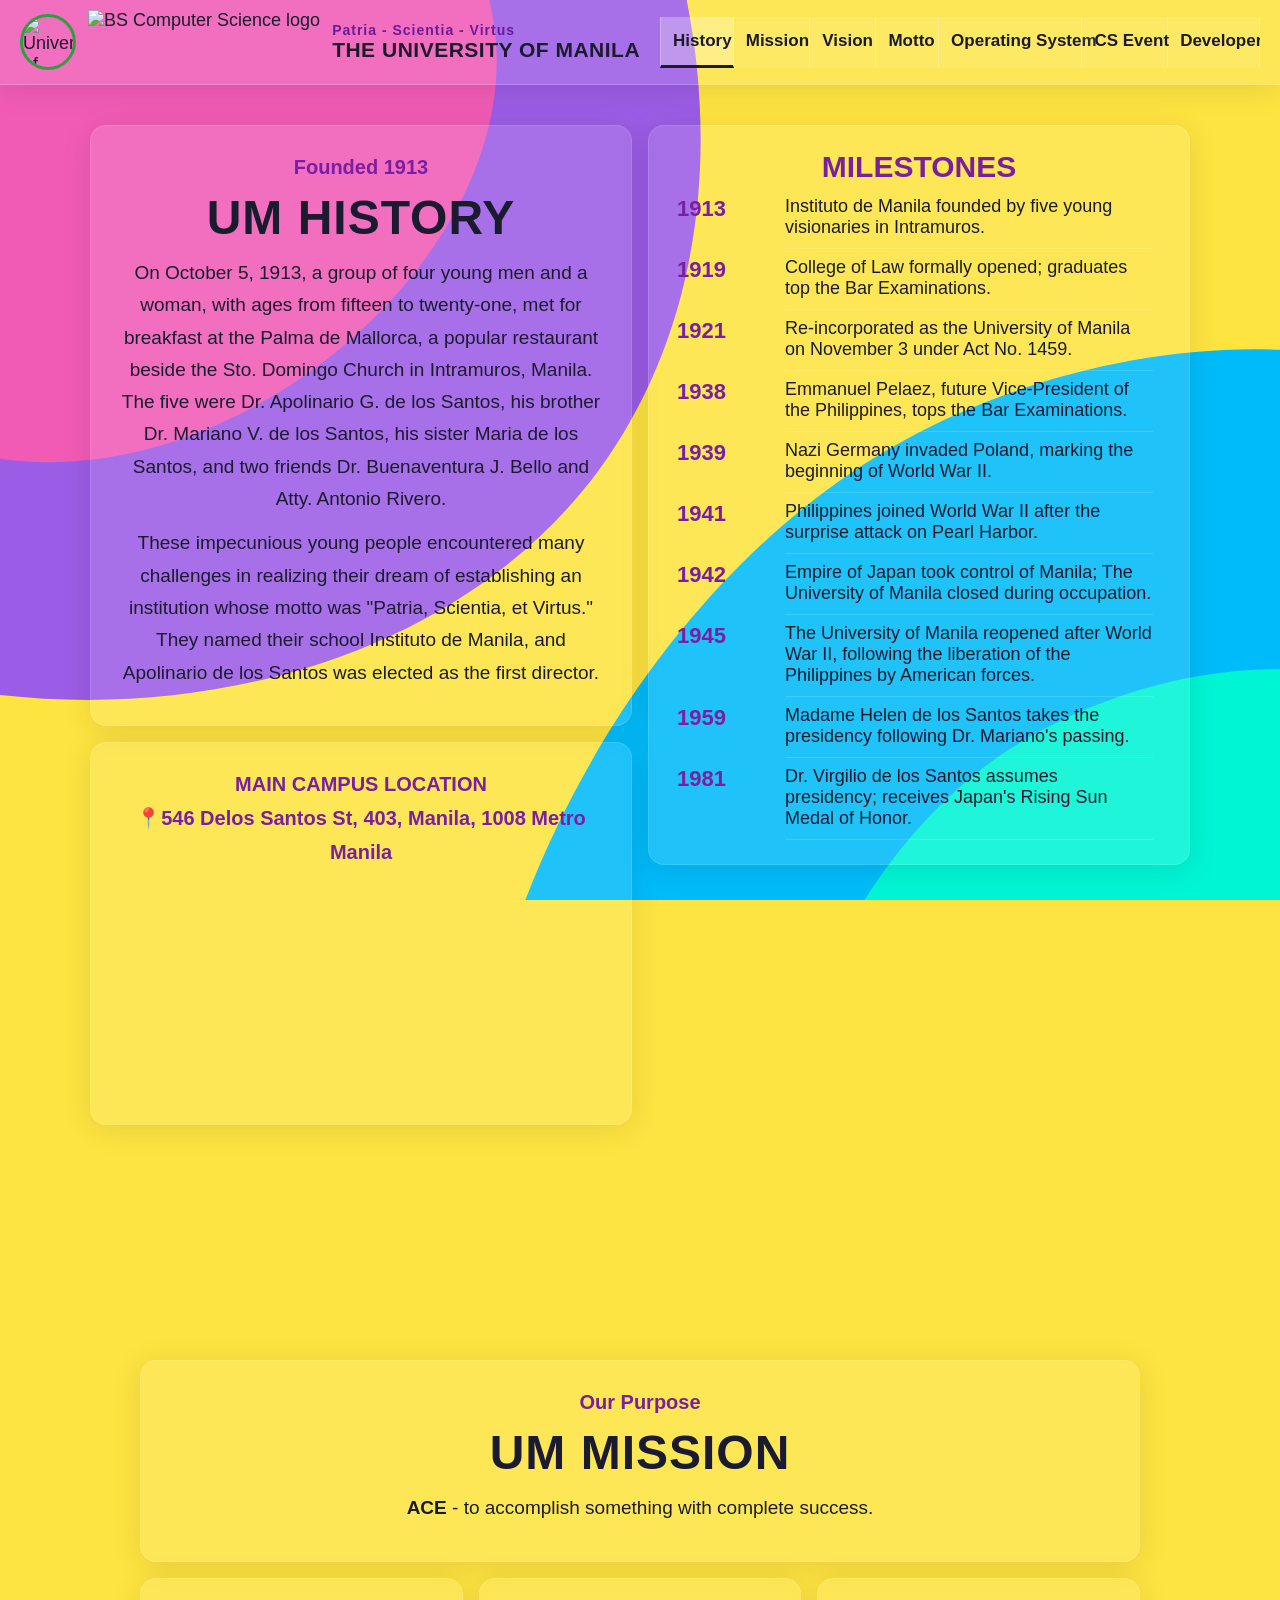
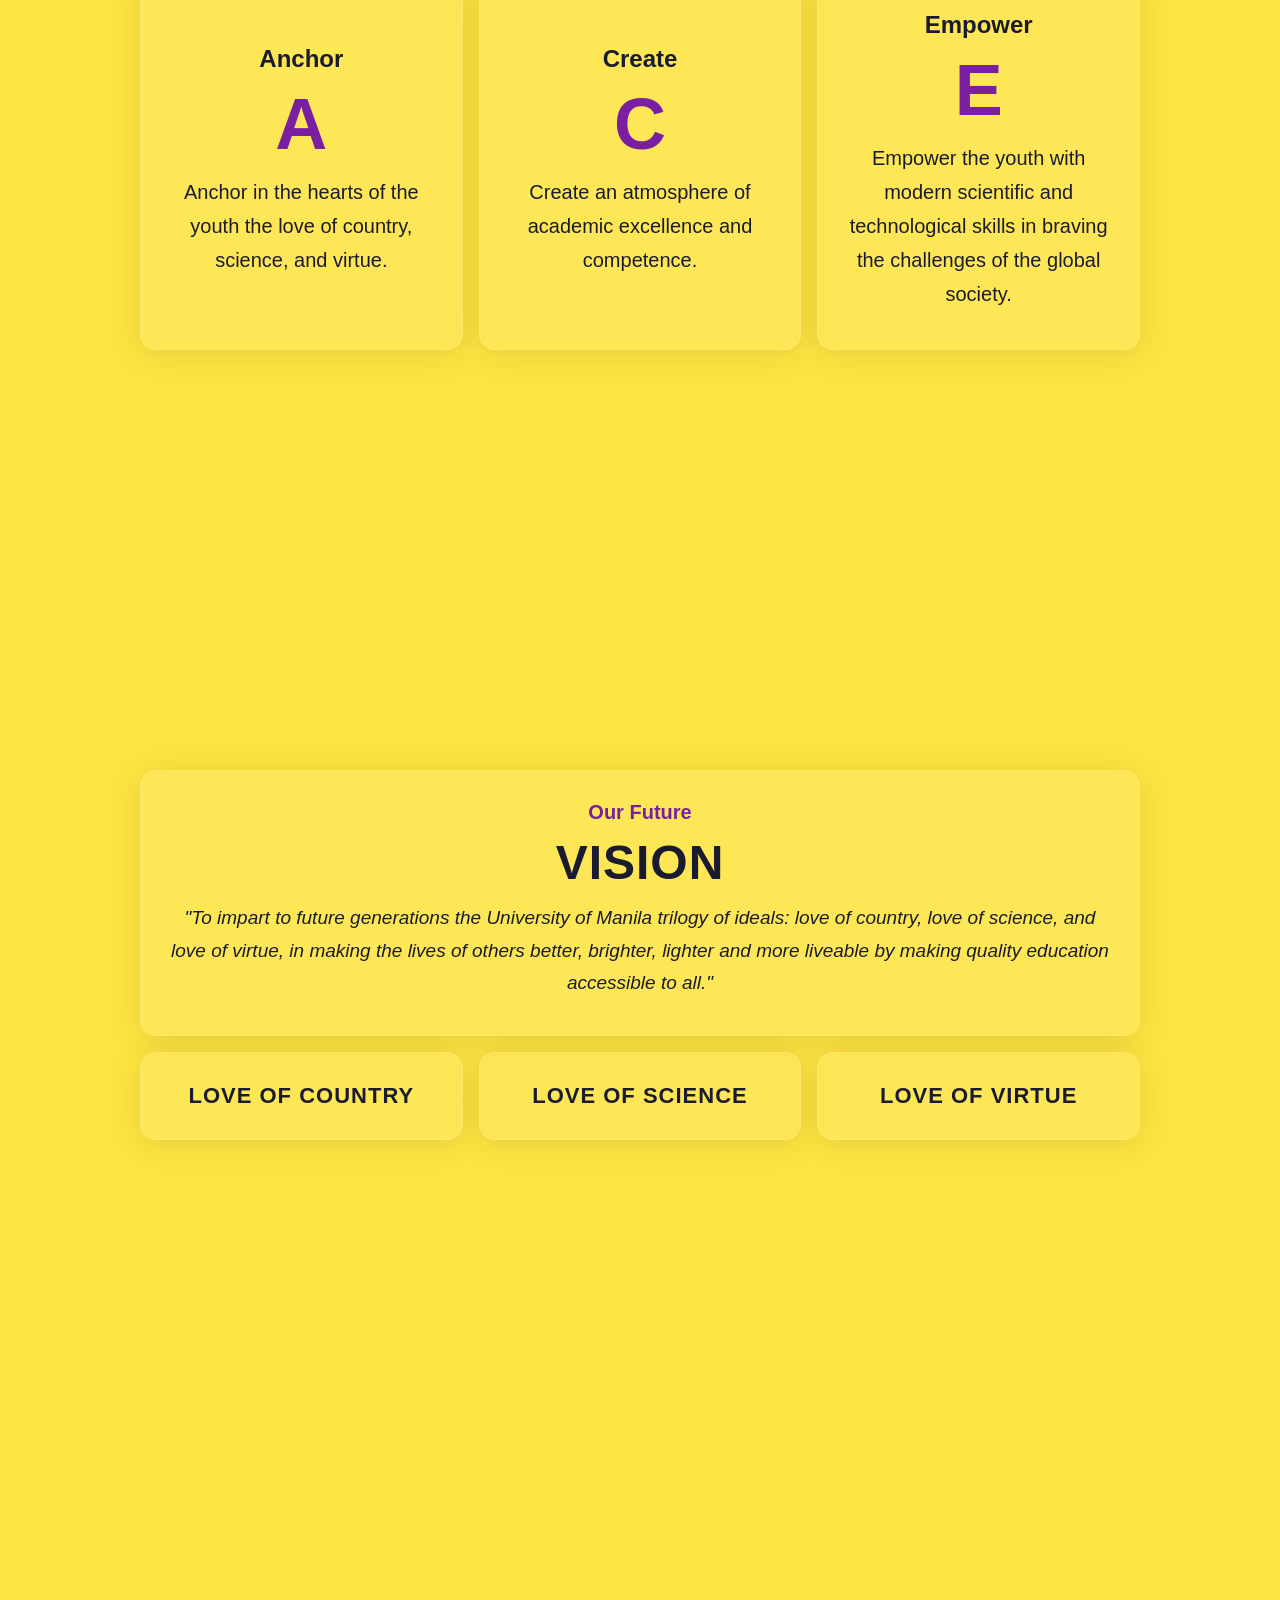
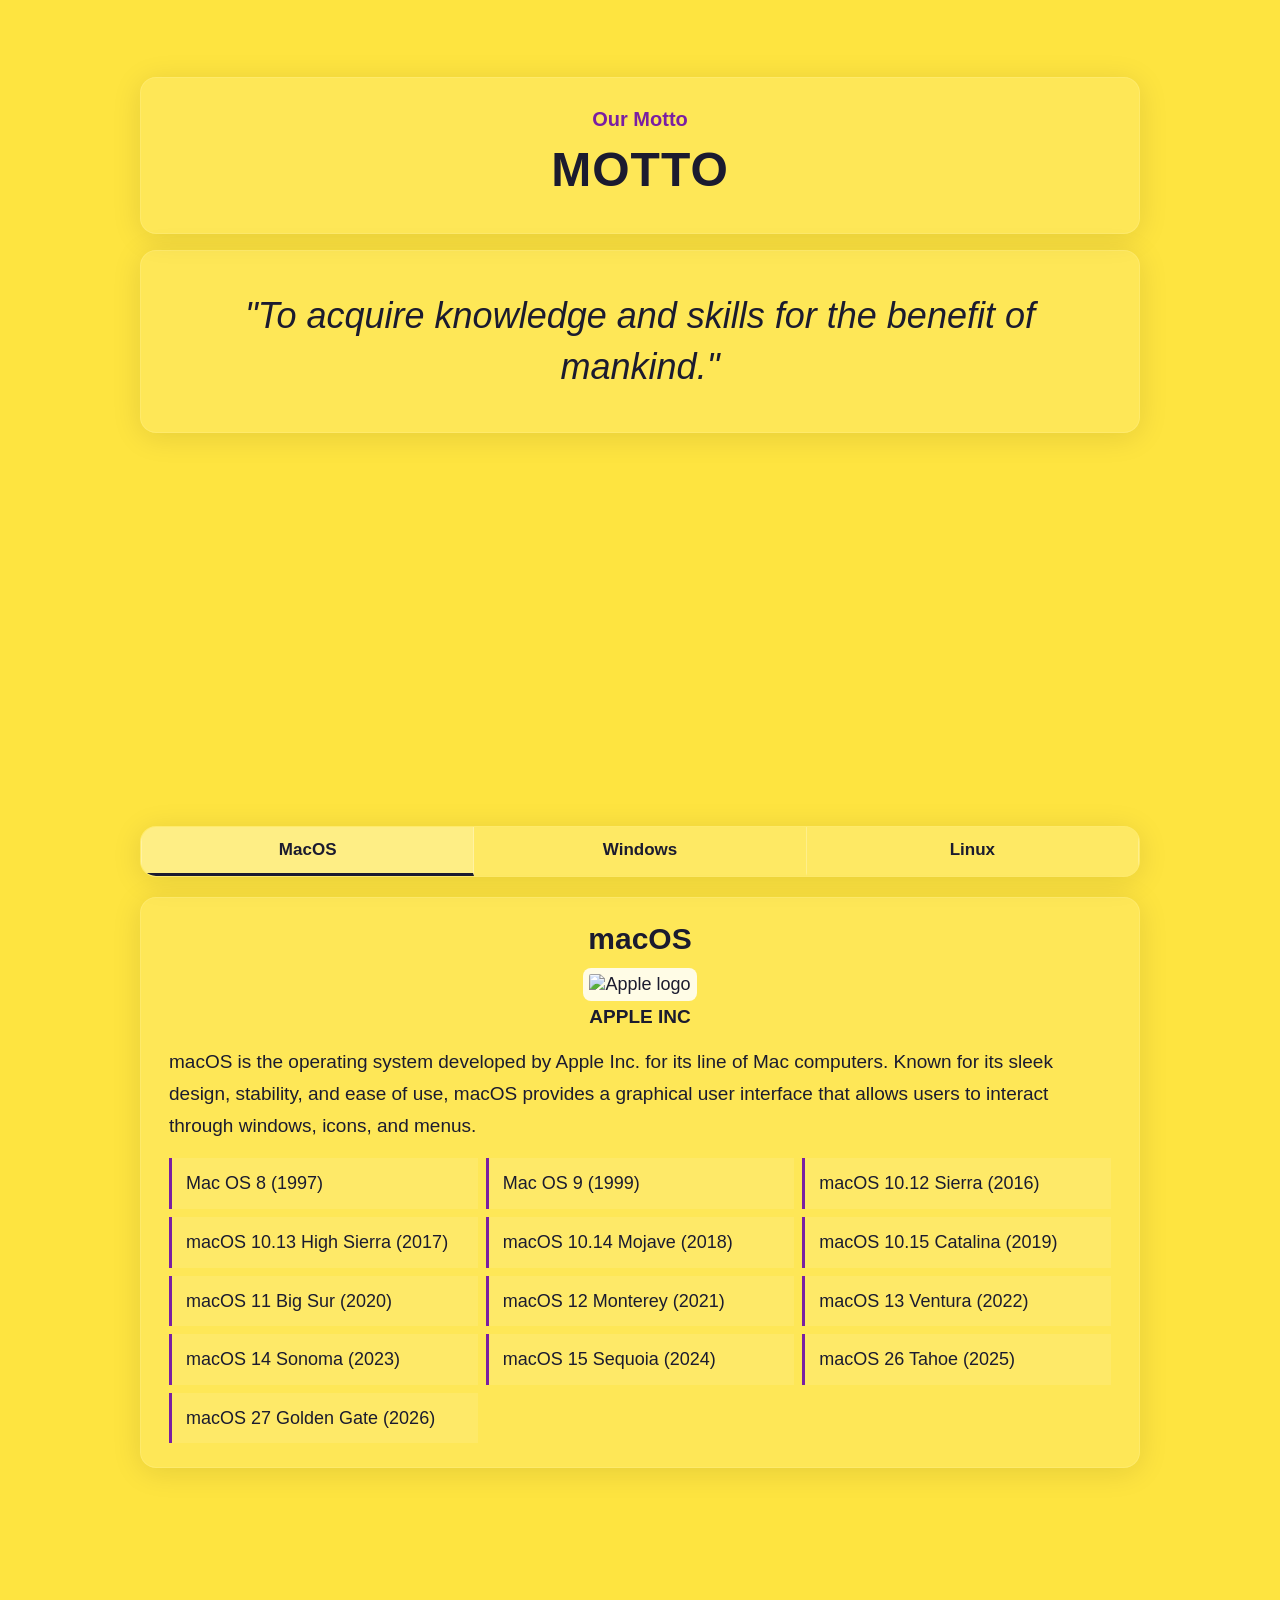
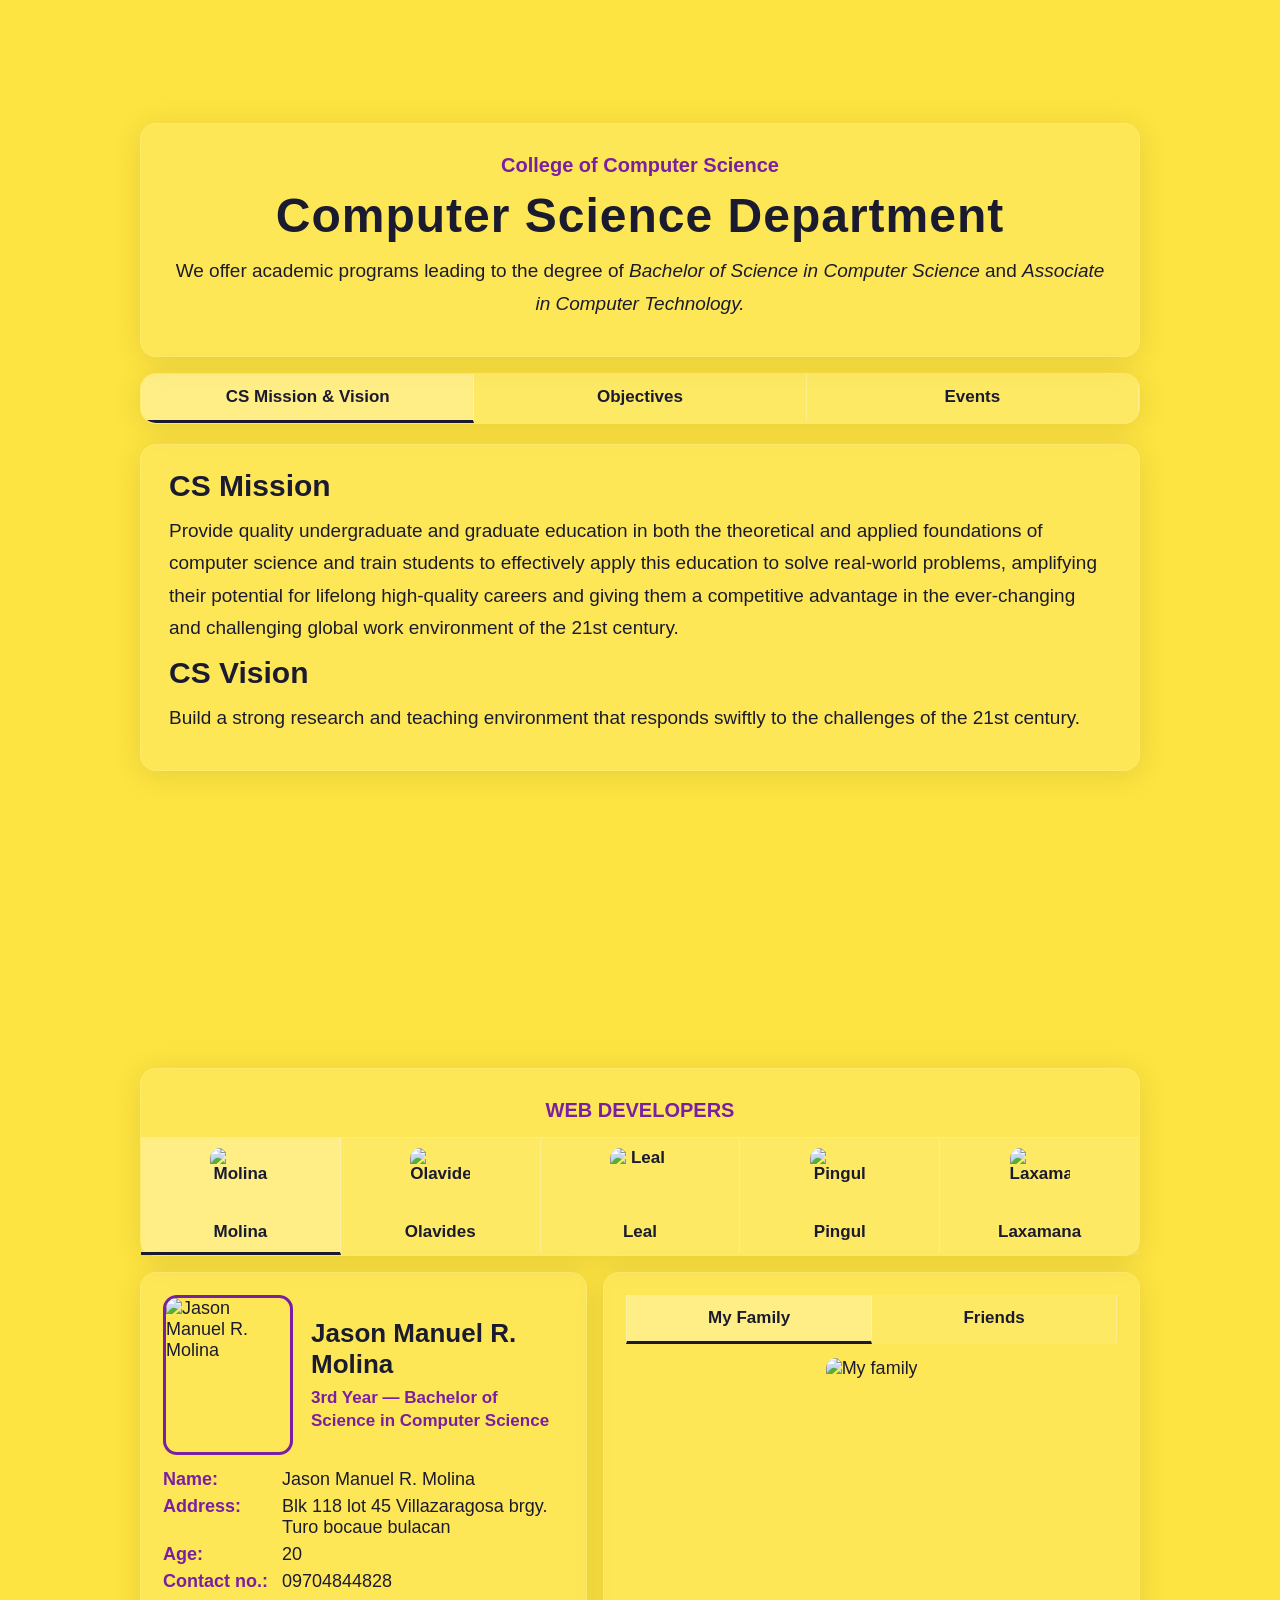
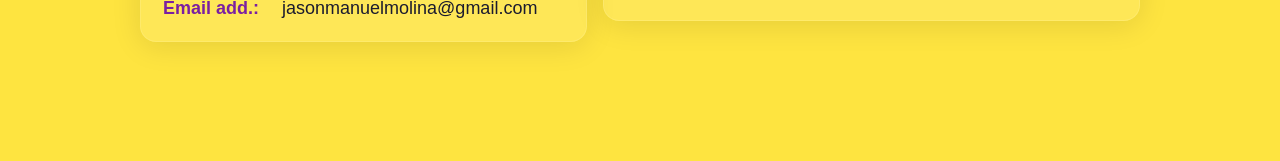
==== index.html @ caecbe10 "Add files via upload" ====
<!DOCTYPE html>
<html lang="en">
<head>
<meta charset="UTF-8">
<meta name="viewport" content="width=device-width, initial-scale=1.0">
<title>THE UNIVERSITY OF MANILA</title>
<link rel="icon" type="image/jpg" href="../Images/UM.jpg">
<style>
/* ============ BASE ============ */
*{ box-sizing:border-box; }
[hidden]{ display:none !important; }
html{ scroll-snap-type:y mandatory; }
@media (prefers-reduced-motion:no-preference){ html{ scroll-behavior:smooth; } }
body{
  margin:0;
  min-height:100vh;
  font-family:"Segoe UI", Cambria, Georgia, sans-serif;
  color:#1b1b2f;
  background:#fee440;
  font-size:18px;
}

/* ============ ANIMATED BLOB BACKGROUND (same on every section) ============ */
.blob-bg{
  position:fixed; top:0; left:0;
  width:100%; height:100vh;
  z-index:-1; pointer-events:none;
}
@media (prefers-reduced-motion:reduce){
  .blob-bg path{ animation:none !important; }
}

/* ============ GLASS ============ */
.glass{
  /* From https://css.glass */
  background: rgba(255, 255, 255, 0.12);
  border-radius: 16px;
  box-shadow: 0 4px 30px rgba(0, 0, 0, 0.1);
  backdrop-filter: blur(0.4px);
  -webkit-backdrop-filter: blur(0.4px);
  border: 1px solid rgba(255, 255, 255, 0.12);
}

/* ============ HEADER ============ */
.top{
  position:fixed; top:0; left:0; right:0; z-index:10;
  display:flex; align-items:center; gap:20px;
  padding:10px 20px;
  border-radius:0;
  border-width:0 0 1px 0;
  border-color:rgba(255,255,255,.18);
}
.brand{ display:flex; align-items:center; gap:12px; flex:0 0 auto; }
#ums{ width:56px; height:56px; border-radius:50%; border:3px solid #2e9e3e; object-fit:cover; }
.cslogo{ height:64px; width:auto; flex:0 0 auto; }
.brand .motto{ font-size:14px; font-weight:600; color:#6b1b9a; letter-spacing:1px; }
.brand h2{ margin:0; font-size:21px; letter-spacing:.5px; }

/* flat, straight, single-line buttons */
.nav{ display:flex; flex:1; gap:0; overflow-x:auto; }
.nav button{
  flex:1 1 auto; min-width:0;
  padding:14px 12px;
  border:0; border-right:1px solid rgba(255,255,255,.25);
  border-bottom:3px solid transparent;
  border-radius:0;
  background:rgba(255,255,255,.08);
  color:#1b1b2f; font:700 17px "Segoe UI", sans-serif;
  white-space:nowrap; cursor:pointer;
}
.nav button:first-child{ border-left:1px solid rgba(255,255,255,.25); }
.nav button:hover{ background:rgba(255,255,255,.2); }
.nav button.active{ background:rgba(255,255,255,.28); border-bottom-color:#1b1b2f; }

/* ============ SECTIONS ============ */
.sec{
  min-height:100vh;
  scroll-snap-align:start;
  padding:125px 16px 36px;
  display:flex; flex-direction:column; align-items:center; justify-content:center;
}
.sec > *{ width:100%; max-width:1000px; }
.sec > .hgrid{ max-width:1100px; }
.panelbox{ padding:24px 28px; margin-bottom:16px; }
.label{ color:#7a1fa2; font-weight:700; font-size:20px; margin:0 0 6px; }
h1,h2,h3{ margin:0 0 12px; }
h1{ font-size:48px; letter-spacing:1px; }
h2{ font-size:30px; }
p{ font-size:19px; line-height:1.7; margin:0 0 12px; }
.center{ text-align:center; }

/* History */
.hgrid{ display:grid; grid-template-columns:1fr 1fr; gap:16px; align-items:stretch; }
.hl .panelbox:last-child{ margin-bottom:0; }
.hr .glass{ height:100%; max-height:calc(100vh - 160px); margin:0; display:flex; flex-direction:column; }
.hr .mile{ overflow-y:auto; padding-right:8px; }
.mile{ display:grid; grid-template-columns:92px 1fr; gap:8px 16px; font-size:18px; }
.mile b{ color:#7a1fa2; font-size:22px; }
.mile span{ padding-bottom:10px; border-bottom:1px solid rgba(255,255,255,.15); }
.map{ width:100%; height:220px; border:0; border-radius:8px; }

/* Mission cards (everything shown, no flipping) */
.cards{ display:grid; grid-template-columns:repeat(auto-fit,minmax(220px,1fr)); gap:16px; }
.card{ padding:26px 24px; min-height:260px; text-align:center; display:flex; flex-direction:column; justify-content:center; }
.card h2{ font-size:72px; margin:4px 0 10px; color:#7a1fa2; }
.card .word{ font-size:24px; font-weight:700; margin:0; }
.card p{ font-size:20px; }

/* Vision */
.trilogy{ display:grid; grid-template-columns:repeat(auto-fit,minmax(200px,1fr)); gap:16px; }
.trilogy div{ font-size:22px; padding:30px 10px; text-align:center; font-weight:700; letter-spacing:1px; }

/* Motto */
.quote{ font-size:36px; line-height:1.4; font-style:italic; text-align:center; padding:40px 30px; }

/* Sub tabs (OS + CS) */
.subtabs{ overflow:hidden; display:flex; margin-bottom:20px; overflow-x:auto; }
.subtabs button{
  flex:1 1 0; min-width:140px; padding:13px 10px;
  border:0; border-right:1px solid rgba(255,255,255,.25);
  border-bottom:3px solid transparent; border-radius:0;
  background:rgba(255,255,255,.08); color:#1b1b2f;
  font:700 17px "Segoe UI", sans-serif; cursor:pointer;
}
.subtabs button:first-child{ border-left:1px solid rgba(255,255,255,.25); }
.subtabs button:hover{ background:rgba(255,255,255,.2); }
.subtabs button.active{ background:rgba(255,255,255,.28); border-bottom-color:#1b1b2f; }

.os-head{ text-align:center; }
.os-head img{ width:110px; height:110px; object-fit:contain; border-radius:8px; background:rgba(255,255,255,.85); padding:6px; }
.versions{ display:grid; grid-template-columns:repeat(auto-fit,minmax(240px,1fr)); gap:8px; margin-top:16px; }
.versions p{ font-size:18px; margin:0; padding:10px 14px; background:rgba(255,255,255,.1); border-left:3px solid #7a1fa2; }

.events{ display:grid; grid-template-columns:repeat(auto-fit,minmax(200px,1fr)); gap:12px; }
.events img{ width:100%; height:170px; object-fit:cover; border-radius:6px; }


/* Developer */
.picker{ display:flex; margin:10px -28px 0; overflow-x:auto; border-top:1px solid rgba(255,255,255,.25); }
.pick{
  flex:1 1 0; min-width:110px; padding:10px 8px;
  display:flex; flex-direction:column; align-items:center; gap:6px;
  border:0; border-right:1px solid rgba(255,255,255,.25); border-bottom:3px solid transparent; border-radius:0;
  background:rgba(255,255,255,.08); color:#1b1b2f;
  font:700 17px "Segoe UI", sans-serif; cursor:pointer;
}
.pick:last-child{ border-right:0; }
.pick img{ width:60px; height:68px; object-fit:cover; border-radius:10px; }
.pick:hover{ background:rgba(255,255,255,.2); }
.pick.active{ background:rgba(255,255,255,.28); border-bottom-color:#1b1b2f; }

.dpanel{ display:grid; grid-template-columns:minmax(0,5fr) minmax(0,6fr); gap:16px; align-items:start; }
.dcard{ padding:22px; }
.dtop{ display:flex; gap:18px; align-items:center; margin-bottom:14px; }
.dtop img{ width:130px; height:160px; object-fit:cover; border-radius:14px; border:3px solid #7a1fa2; flex:0 0 auto; }
.dtop h2{ font-size:26px; margin:0 0 6px; }
.dtop .course{ color:#7a1fa2; font-weight:700; font-size:17px; line-height:1.4; margin:0; }
.dlist{ display:grid; grid-template-columns:max-content 1fr; gap:6px 14px; margin:0; font-size:18px; }
.dlist dt{ font-weight:700; color:#7a1fa2; }
.dlist dd{ margin:0; overflow-wrap:anywhere; }
.dcard .subtabs{ margin-bottom:14px; }
.dgal{ display:flex; flex-wrap:wrap; justify-content:center; gap:10px; max-height:calc(100vh - 390px); min-height:240px; overflow-y:auto; }
.dgal.fam img{ max-width:100%; max-height:calc(100vh - 400px); height:auto; object-fit:contain; border-radius:10px; }
.dgal.friends img{ width:140px; height:180px; object-fit:cover; border-radius:10px; }

@media (max-width:900px){
  .dpanel{ grid-template-columns:1fr; }
  .dgal, .dgal.fam img{ max-height:60vh; }
  .hgrid{ grid-template-columns:1fr; }
  .hr .glass{ max-height:60vh; }
}
@media (max-width:760px){
  .sec{ padding-top:200px; }
  h1{ font-size:36px; }
  .quote{ font-size:26px; }
  .top{ flex-direction:column; align-items:stretch; gap:10px; }
  .brand{ justify-content:center; }
  .panelbox{ padding:18px; }
  .mile{ grid-template-columns:60px 1fr; }
}
</style>
</head>
<body data-section="history">

<!-- ANIMATED BLOB BACKGROUND -->
<svg class="blob-bg" preserveAspectRatio="xMidYMid slice" viewBox="10 10 80 80" aria-hidden="true">
  <defs>
    <style>
      @keyframes rotate { 0%{ transform:rotate(0deg); } 100%{ transform:rotate(360deg); } }
      .out-top{ animation:rotate 20s linear infinite; transform-origin:13px 25px; }
      .in-top{ animation:rotate 10s linear infinite; transform-origin:13px 25px; }
      .out-bottom{ animation:rotate 25s linear infinite; transform-origin:84px 93px; }
      .in-bottom{ animation:rotate 15s linear infinite; transform-origin:84px 93px; }
    </style>
  </defs>
  <path fill="#9b5de5" class="out-top" d="M37-5C25.1-14.7,5.7-19.1-9.2-10-28.5,1.8-32.7,31.1-19.8,49c15.5,21.5,52.6,22,67.2,2.3C59.4,35,53.7,8.5,37-5Z"/>
  <path fill="#f15bb5" class="in-top" d="M20.6,4.1C11.6,1.5-1.9,2.5-8,11.2-16.3,23.1-8.2,45.6,7.4,50S42.1,38.9,41,24.5C40.2,14.1,29.4,6.6,20.6,4.1Z"/>
  <path fill="#00bbf9" class="out-bottom" d="M105.9,48.6c-12.4-8.2-29.3-4.8-39.4.8-23.4,12.8-37.7,51.9-19.1,74.1s63.9,15.3,76-5.6c7.6-13.3,1.8-31.1-2.3-43.8C117.6,63.3,114.7,54.3,105.9,48.6Z"/>
  <path fill="#00f5d4" class="in-bottom" d="M102,67.1c-9.6-6.1-22-3.1-29.5,2-15.4,10.7-19.6,37.5-7.6,47.8s35.9,3.9,44.5-12.5C115.5,92.6,113.9,74.6,102,67.1Z"/>
</svg>

<header class="top glass">
  <div class="brand">
    <img src="../Images/newlogo.jpg" alt="University of Manila logo" id="ums">
    <img src="Cslogo.jpg" alt="BS Computer Science logo" class="cslogo">
    <div>
      <div class="motto">Patria - Scientia - Virtus</div>
      <h2>THE UNIVERSITY OF MANILA</h2>
    </div>
  </div>

  <nav class="nav" id="nav">
    <button data-s="history" class="active">History</button>
    <button data-s="mission">Mission</button>
    <button data-s="vision">Vision</button>
    <button data-s="motto">Motto</button>
    <button data-s="os">Operating System</button>
    <button data-s="cs">CS Event</button>
    <button data-s="dev">Developer</button>
  </nav>
</header>

<main>

<!-- ============ 1. HISTORY ============ -->
<section id="history" class="sec">
  <div class="hgrid">
  <div class="hl">
  <div class="glass panelbox center">
    <p class="label">Founded 1913</p>
    <h1>UM HISTORY</h1>
    <p>On October 5, 1913, a group of four young men and a woman, with ages from fifteen to twenty-one, met for breakfast at the Palma de Mallorca, a popular restaurant beside the Sto. Domingo Church in Intramuros, Manila. The five were Dr. Apolinario G. de los Santos, his brother Dr. Mariano V. de los Santos, his sister Maria de los Santos, and two friends Dr. Buenaventura J. Bello and Atty. Antonio Rivero.</p>
    <p>These impecunious young people encountered many challenges in realizing their dream of establishing an institution whose motto was "Patria, Scientia, et Virtus." They named their school Instituto de Manila, and Apolinario de los Santos was elected as the first director.</p>
  </div>

  <div class="glass panelbox center">
    <p class="label">MAIN CAMPUS LOCATION<br>📍546 Delos Santos St, 403, Manila, 1008 Metro Manila</p>
    <iframe class="map" src="https://www.google.com/maps/embed?pb=!1m18!1m12!1m3!1d1822.1231082810452!2d120.99070271642614!3d14.602247719528984!2m3!1f0!2f0!3f0!3m2!1i1024!2i768!4f13.1!3m3!1m2!1s0x3397c9f9208f7369%3A0xecda96ca6a603f5b!2sThe%20University%20of%20Manila!5e0!3m2!1sen!2sph!4v1791725552313!5m2!1sen!2sph" allowfullscreen="" loading="lazy" referrerpolicy="strict-origin-when-cross-origin"></iframe>
  </div>
  </div>
  <div class="hr">
  <div class="glass panelbox">
    <h2 class="center" style="color:#7a1fa2">MILESTONES</h2>
    <div class="mile">
      <b>1913</b><span>Instituto de Manila founded by five young visionaries in Intramuros.</span>
      <b>1919</b><span>College of Law formally opened; graduates top the Bar Examinations.</span>
      <b>1921</b><span>Re-incorporated as the University of Manila on November 3 under Act No. 1459.</span>
      <b>1938</b><span>Emmanuel Pelaez, future Vice-President of the Philippines, tops the Bar Examinations.</span>
      <b>1939</b><span>Nazi Germany invaded Poland, marking the beginning of World War II.</span>
      <b>1941</b><span>Philippines joined World War II after the surprise attack on Pearl Harbor.</span>
      <b>1942</b><span>Empire of Japan took control of Manila; The University of Manila closed during occupation.</span>
      <b>1945</b><span>The University of Manila reopened after World War II, following the liberation of the Philippines by American forces.</span>
      <b>1959</b><span>Madame Helen de los Santos takes the presidency following Dr. Mariano's passing.</span>
      <b>1981</b><span>Dr. Virgilio de los Santos assumes presidency; receives Japan's Rising Sun Medal of Honor.</span>
      <b>1994</b><span>Four-year courses in Hotel &amp; Restaurant Management and Computer Science launched.</span>
      <b>2003</b><span>First university in the Philippines to offer a degree in the Japanese Language.</span>
      <b>2006</b><span>Dr. Emily Dodson De Leon elected President; becomes PACU's first Vice-President in 2007.</span>
      <b>2019</b><span>Total Lockdown in the Philippines; University of Manila adapts to the new normal of classes.</span>
      <b>2026</b><span>Atty. Dave De los Santos elected President.</span>
    </div>
  </div>
  </div>
  </div>
</section>

<!-- ============ 2. MISSION ============ -->
<section id="mission" class="sec">
  <div class="glass panelbox center">
    <p class="label">Our Purpose</p>
    <h1>UM MISSION</h1>
    <p><b>ACE</b> - to accomplish something with complete success.</p>
  </div>

  <div class="cards">
    <div class="glass card">
      <p class="word">Anchor</p><h2>A</h2>
      <p>Anchor in the hearts of the youth the love of country, science, and virtue.</p>
    </div>
    <div class="glass card">
      <p class="word">Create</p><h2>C</h2>
      <p>Create an atmosphere of academic excellence and competence.</p>
    </div>
    <div class="glass card">
      <p class="word">Empower</p><h2>E</h2>
      <p>Empower the youth with modern scientific and technological skills in braving the challenges of the global society.</p>
    </div>
  </div>
</section>

<!-- ============ 3. VISION ============ -->
<section id="vision" class="sec">
  <div class="glass panelbox center">
    <p class="label">Our Future</p>
    <h1>VISION</h1>
    <p><i>"To impart to future generations the University of Manila trilogy of ideals: love of country, love of science, and love of virtue, in making the lives of others better, brighter, lighter and more liveable by making quality education accessible to all."</i></p>
  </div>
  <div class="trilogy">
    <div class="glass">LOVE OF COUNTRY</div>
    <div class="glass">LOVE OF SCIENCE</div>
    <div class="glass">LOVE OF VIRTUE</div>
  </div>
</section>

<!-- ============ 4. MOTTO ============ -->
<section id="motto" class="sec">
  <div class="glass panelbox center">
    <p class="label">Our Motto</p>
    <h1>MOTTO</h1>
  </div>
  <div class="glass quote">"To acquire knowledge and skills for the benefit of mankind."</div>
</section>

<!-- ============ 5. OPERATING SYSTEM ============ -->
<section id="os" class="sec">
  <div class="subtabs glass" style="padding:0">
    <button class="active" data-target="os-mac">MacOS</button>
    <button data-target="os-win">Windows</button>
    <button data-target="os-linux">Linux</button>
  </div>

  <div id="os-mac" class="glass panelbox">
    <div class="os-head">
      <h2>macOS</h2>
      <img src="../Images/applelogo.jpg" alt="Apple logo">
      <p><b>APPLE INC</b></p>
    </div>
    <p>macOS is the operating system developed by Apple Inc. for its line of Mac computers. Known for its sleek design, stability, and ease of use, macOS provides a graphical user interface that allows users to interact through windows, icons, and menus.</p>
    <div class="versions">
      <p>Mac OS 8 (1997)</p><p>Mac OS 9 (1999)</p><p>macOS 10.12 Sierra (2016)</p>
      <p>macOS 10.13 High Sierra (2017)</p><p>macOS 10.14 Mojave (2018)</p><p>macOS 10.15 Catalina (2019)</p>
      <p>macOS 11 Big Sur (2020)</p><p>macOS 12 Monterey (2021)</p><p>macOS 13 Ventura (2022)</p>
      <p>macOS 14 Sonoma (2023)</p><p>macOS 15 Sequoia (2024)</p><p>macOS 26 Tahoe (2025)</p>
      <p>macOS 27 Golden Gate (2026)</p>
    </div>
  </div>

  <div id="os-win" class="glass panelbox" hidden>
    <div class="os-head">
      <h2>Windows</h2>
      <img src="../Images/win.jpg" alt="Windows logo">
      <p><b>Microsoft Corporation</b></p>
    </div>
    <p>Windows OS is a family of operating systems developed by Microsoft. It provides a graphical user interface (GUI) which allows users to interact with the computer using visual elements like windows, icons, and menus.</p>
    <div class="versions">
      <p>Windows 1.0 (1985)</p><p>Windows 2.0 (1987)</p><p>Windows 3.0 and 3.1 (1990–1992)</p>
      <p>Windows NT 3.1 (1993)</p><p>Windows 95 (1995)</p><p>Windows 98 (1998)</p>
      <p>Windows 2000 (2000)</p><p>Windows Me (2000)</p><p>Windows XP (2001)</p>
      <p>Windows Vista (2007)</p><p>Windows 7 (2009)</p><p>Windows 8 (2012)</p>
      <p>Windows 8.1 (2013)</p><p>Windows 10 (2015)</p><p>Windows 11 (2021)</p>
    </div>
  </div>

  <div id="os-linux" class="glass panelbox" hidden>
    <div class="os-head">
      <h2>Linux</h2>
      <img src="../Images/linuxlogo.jpg" alt="Linux logo">
      <p><b>Linus Torvalds</b></p>
    </div>
    <p>Linux is a free and open-source operating system. It acts as the bridge between your computer's hardware and the software you use (like apps and programs). Unlike Windows or macOS, Linux is built on a kernel (the core system) created by Linus Torvalds in 1991. Linux doesn't come as just one version. Instead, it has many distributions (distros)—these are different versions of Linux with their own features, designs, and tools.</p>
    <div class="versions">
      <p>UBUNTU (Ubuntu 20.04, Ubuntu 22.04, Ubuntu 24.04)</p>
      <p>DEBIAN (Debian 10, Debian 11, Debian 12)</p>
      <p>FEDORA (Fedora 38, Fedora 39, Fedora 40)</p>
      <p>RED HAT ENTERPRISE LINUX (RHEL 7, RHEL 8, RHEL 9)</p>
      <p>LINUX MINT (Mint 20, Mint 21, Mint 22)</p>
      <p>ARCH LINUX (Rolling Release - No fixed versions)</p>
    </div>
  </div>
</section>

<!-- ============ 6. CS EVENT ============ -->
<section id="cs" class="sec">
  <div class="glass panelbox center">
    <p class="label">College of Computer Science</p>
    <h1>Computer Science Department</h1>
    <p>We offer academic programs leading to the degree of <i>Bachelor of Science in Computer Science</i> and <i>Associate in Computer Technology.</i></p>
  </div>

  <div class="subtabs glass" style="padding:0">
    <button class="active" data-target="cs-mv">CS Mission &amp; Vision</button>
    <button data-target="cs-obj">Objectives</button>
    <button data-target="cs-ev">Events</button>
  </div>

  <div id="cs-mv" class="glass panelbox">
    <h2>CS Mission</h2>
    <p>Provide quality undergraduate and graduate education in both the theoretical and applied foundations of computer science and train students to effectively apply this education to solve real-world problems, amplifying their potential for lifelong high-quality careers and giving them a competitive advantage in the ever-changing and challenging global work environment of the 21st century.</p>
    <h2>CS Vision</h2>
    <p>Build a strong research and teaching environment that responds swiftly to the challenges of the 21st century.</p>
  </div>

  <div id="cs-obj" class="glass panelbox" hidden>
    <h2>General Objectives</h2>
    <p>To produce technological and scientifically empowered professionals, information technology and computer science experts whose breadth and depth of orientation, knowledge, and training are within global standards, committed to share their expertise with the various sectors of the academic community and the community at large, ever motivated by the UM trilogy of ideals.</p>
    <h2>Specific Objectives</h2>
    <p>To equip students with the skills and competencies in information communications technology, its operation, language, and design. To prepare graduates with a solid foundation on the various languages, programs, and systems to enable them to perform with confidence the varied tasks expected of them in global organizations of the corporate world.</p>
  </div>

  <div id="cs-ev" class="glass panelbox" hidden>
    <h2 class="center">UM EVENT &amp; CS EVENT</h2>
    <div class="events">
      <img src="../Images/Acquaintance.jpg" alt="Acquaintance">
      <img src="../Images/Christmas_Bingo_Bonanza.jpg" alt="Christmas Bingo Bonanza">
      <img src="../Images/Foundation_day.jpg" alt="Foundation Day">
      <img src="../Images/Cleanup.jpg" alt="Cleanup">
      <img src="../Images/intrams.jpg" alt="Intrams">
      <img src="../Images/pagbigkas.jpg" alt="Pagbigkas">
      <img src="../Images/Sportsfest.jpg" alt="Sportsfest">
      <img src="../Images/farewell.jpg" alt="Farewell">
    </div>
  </div>
</section>


<!-- ============ 7. DEVELOPER ============ -->
<section id="dev" class="sec">
  <div class="glass panelbox center" style="padding-bottom:0">
    <p class="label">WEB DEVELOPERS</p>
    <div class="picker">
      <button class="pick active" data-dev="dev-molina"><img src="../Images/me1.jpg" alt="Molina"><span>Molina</span></button>
      <button class="pick" data-dev="dev-olavides"><img src="../Images/jess1.jpg" alt="Olavides"><span>Olavides</span></button>
      <button class="pick" data-dev="dev-leal"><img src="../Images/leal1.jpg" alt="Leal"><span>Leal</span></button>
      <button class="pick" data-dev="dev-pingul"><img src="../Images/iris1.jpg" alt="Pingul"><span>Pingul</span></button>
      <button class="pick" data-dev="dev-laxamana"><img src="../Images/khen1.jpg" alt="Laxamana"><span>Laxamana</span></button>
    </div>
  </div>

  <div class="dpanel" id="dev-molina">
    <div class="glass dcard">
      <div class="dtop">
        <img src="../Images/jason.jpg" alt="Jason Manuel R. Molina">
        <div>
          <h2>Jason Manuel R. Molina</h2>
          <p class="course">3rd Year — Bachelor of Science in Computer Science</p>
        </div>
      </div>
      <dl class="dlist">
        <dt>Name:</dt><dd>Jason Manuel R. Molina</dd>
        <dt>Address:</dt><dd>Blk 118 lot 45 Villazaragosa brgy. Turo bocaue bulacan</dd>
        <dt>Age:</dt><dd>20</dd>
        <dt>Contact no.:</dt><dd>09704844828</dd>
        <dt>Email add.:</dt><dd>jasonmanuelmolina@gmail.com</dd>
      </dl>
    </div>
    <div class="glass dcard">
      <div class="subtabs">
        <button class="active" data-target="molina-family">My Family</button>
        <button data-target="molina-friends">Friends</button>
      </div>
      <div class="dgal fam" id="molina-family"><img src="../Images/fam6.jpg" alt="My family"></div>
      <div class="dgal friends" id="molina-friends" hidden>
          <img src="../Images/fam1.jpg" alt="">
          <img src="../Images/fam2.jpg" alt="">
          <img src="../Images/fam3.jpg" alt="">
          <img src="../Images/fam4.jpg" alt="">
          <img src="../Images/fam5.jpg" alt="">
          <img src="../Images/fams1.jpg" alt="">
          <img src="../Images/fg.jpg" alt="">
          <img src="../Images/f3.jpg" alt="">
      </div>
    </div>
  </div>

  <div class="dpanel" id="dev-olavides" hidden>
    <div class="glass dcard">
      <div class="dtop">
        <img src="../Images/jess1.jpg" alt="Jessa Jane P. Olavides">
        <div>
          <h2>Jessa Jane P. Olavides</h2>
          <p class="course">3rd Year — Bachelor of Science in Computer Science</p>
        </div>
      </div>
      <dl class="dlist">
        <dt>Name:</dt><dd>Jessa Jane P. Olavides</dd>
        <dt>Address:</dt><dd>146 B E Dela Paz Sanroque Marikina City</dd>
        <dt>Age:</dt><dd>21</dd>
        <dt>Contact no.:</dt><dd>09958193214</dd>
        <dt>Email add.:</dt><dd>jessaolavides5@gmail.com</dd>
      </dl>
    </div>
    <div class="glass dcard">
      <div class="subtabs">
        <button class="active" data-target="olavides-family">My Family</button>
        <button data-target="olavides-friends">Friends</button>
      </div>
      <div class="dgal fam" id="olavides-family"><img src="../Images/jessfam.jpg" alt="My family"></div>
      <div class="dgal friends" id="olavides-friends" hidden>
          <img src="../Images/jessf1.jpg" alt="">
          <img src="../Images/jessf2.jpg" alt="">
          <img src="../Images/jessf3.jpg" alt="">
          <img src="../Images/jessf4.jpg" alt="">
          <img src="../Images/jessf5.jpg" alt="">
          <img src="../Images/khenf5.jpg" alt="">
          <img src="../Images/khenf1.jpg" alt="">
          <img src="../Images/khenf2.jpg" alt="">
      </div>
    </div>
  </div>

  <div class="dpanel" id="dev-leal" hidden>
    <div class="glass dcard">
      <div class="dtop">
        <img src="../Images/leal1.jpg" alt="Nicole L. Leal">
        <div>
          <h2>Nicole L. Leal</h2>
          <p class="course">Bachelor of Science in Computer Science</p>
        </div>
      </div>
      <dl class="dlist">
        <dt>Name:</dt><dd>Nicole L. Leal</dd>
        <dt>Address:</dt><dd>219 B. San Nicolas St. Binondo Manila, Brgy. 283 Zone 1010</dd>
        <dt>Age:</dt><dd>20</dd>
        <dt>Contact no.:</dt><dd>09453940244</dd>
        <dt>Email add.:</dt><dd>labadannicole4@gmail.com</dd>
      </dl>
    </div>
    <div class="glass dcard">
      <div class="subtabs">
        <button class="active" data-target="leal-family">My Family</button>
        <button data-target="leal-friends">Friends</button>
      </div>
      <div class="dgal fam" id="leal-family"><img src="../Images/lealfam.jpg" alt="My family"></div>
      <div class="dgal friends" id="leal-friends" hidden>
          <img src="../Images/nicsf1.jpg" alt="">
          <img src="../Images/nicsf2.jpg" alt="">
          <img src="../Images/nicsf3.jpg" alt="">
          <img src="../Images/nicsf4.jpg" alt="">
          <img src="../Images/nicsf5.jpg" alt="">
      </div>
    </div>
  </div>

  <div class="dpanel" id="dev-pingul" hidden>
    <div class="glass dcard">
      <div class="dtop">
        <img src="../Images/iris2.jpg" alt="Iris Matthew P. Pingul">
        <div>
          <h2>Iris Matthew</h2>
          <p class="course">3rd Year — Bachelor of Science in Computer Science</p>
        </div>
      </div>
      <dl class="dlist">
        <dt>Name:</dt><dd>Iris Matthew P. Pingul</dd>
        <dt>Address:</dt><dd>053 Bungad Kaingin 2 Barangay Pansol QC</dd>
        <dt>Age:</dt><dd>20</dd>
        <dt>Contact no.:</dt><dd>09777290245</dd>
        <dt>Email add.:</dt><dd>irispingul257@gmail.com</dd>
      </dl>
    </div>
    <div class="glass dcard">
      <div class="subtabs">
        <button class="active" data-target="pingul-family">My Family</button>
        <button data-target="pingul-friends">Friends</button>
      </div>
      <div class="dgal fam" id="pingul-family"><img src="../Images/irisfam.jpg" alt="My family"></div>
      <div class="dgal friends" id="pingul-friends" hidden>
          <img src="../Images/irisf1.jpg" alt="">
          <img src="../Images/irisf2.jpg" alt="">
          <img src="../Images/irisf3.jpg" alt="">
          <img src="../Images/irisf4.jpg" alt="">
          <img src="../Images/irisf5.jpg" alt="">
          <img src="../Images/irisf6.jpg" alt="">
          <img src="../Images/irisf7.jpg" alt="">
          <img src="../Images/UM.jpg" alt="">
      </div>
    </div>
  </div>

  <div class="dpanel" id="dev-laxamana" hidden>
    <div class="glass dcard">
      <div class="dtop">
        <img src="../Images/khen1.jpg" alt="Khen Andrey T. Laxamana">
        <div>
          <h2>Khen Andrey T. Laxamana</h2>
          <p class="course">3rd Year — Bachelor of Science in Computer Science</p>
        </div>
      </div>
      <dl class="dlist">
        <dt>Name:</dt><dd>Khen Andrey T. Laxamana</dd>
        <dt>Address:</dt><dd>Blk 9 Lot 23 tawilis st. Dagat-dagatan Caloocan City</dd>
        <dt>Age:</dt><dd>22</dd>
        <dt>Contact no.:</dt><dd>09217054831</dd>
        <dt>Email add.:</dt><dd>khenlaxamana04@gmail.com</dd>
      </dl>
    </div>
    <div class="glass dcard">
      <div class="subtabs">
        <button class="active" data-target="laxamana-family">My Family</button>
        <button data-target="laxamana-friends">Friends</button>
      </div>
      <div class="dgal fam" id="laxamana-family"><img src="../Images/khenfam1.jpg" alt="My family"></div>
      <div class="dgal friends" id="laxamana-friends" hidden>
          <img src="../Images/khenf1.jpg" alt="">
          <img src="../Images/khenf2.jpg" alt="">
          <img src="../Images/khenf3.jpg" alt="">
          <img src="../Images/khenf4.jpg" alt="">
          <img src="../Images/khenf5.jpg" alt="">
          <img src="../Images/khenf6.jpg" alt="">
          <img src="../Images/khenf7.jpg" alt="">
          <img src="../Images/khenf8.jpg" alt="">
      </div>
    </div>
  </div>
</section>

</main>

<script>
/* ===== Scroll sections: the nav scrolls to a section, scrolling changes the background ===== */
const navBtns  = document.querySelectorAll('#nav button');
const sections = document.querySelectorAll('.sec');

function setActive(id){
  navBtns.forEach(b => b.classList.toggle('active', b.dataset.s === id));
  document.body.dataset.section = id;                 // changes the background picture
  if (location.hash !== '#' + id) history.replaceState(null, '', '#' + id);
}

navBtns.forEach(b => b.addEventListener('click', () => {
  document.getElementById(b.dataset.s).scrollIntoView({ block:'start' });
}));

/* whichever section crosses the middle of the screen becomes the active one */
const io = new IntersectionObserver(entries => {
  entries.forEach(en => { if (en.isIntersecting) setActive(en.target.id); });
}, { rootMargin:'-50% 0px -50% 0px' });
sections.forEach(s => io.observe(s));

const start = location.hash.replace('#', '');
if (start && document.getElementById(start)) {
  document.documentElement.style.scrollBehavior = 'auto';
  document.getElementById(start).scrollIntoView();
  document.documentElement.style.scrollBehavior = '';
}
setActive(start && document.getElementById(start) ? start : 'history');

/* ===== Sub tabs (Operating System + CS) ===== */
document.querySelectorAll('.subtabs').forEach(group => {
  const btns = group.querySelectorAll('button');
  btns.forEach(btn => btn.addEventListener('click', () => {
    btns.forEach(b => {
      b.classList.toggle('active', b === btn);
      document.getElementById(b.dataset.target).hidden = b !== btn;
    });
  }));
});

/* ===== Developer picker ===== */
const picks = document.querySelectorAll('.pick');
picks.forEach(p => p.addEventListener('click', () => {
  picks.forEach(x => x.classList.toggle('active', x === p));
  document.querySelectorAll('.dpanel').forEach(d => d.hidden = d.id !== p.dataset.dev);
}));
</script>
</body>
</html>
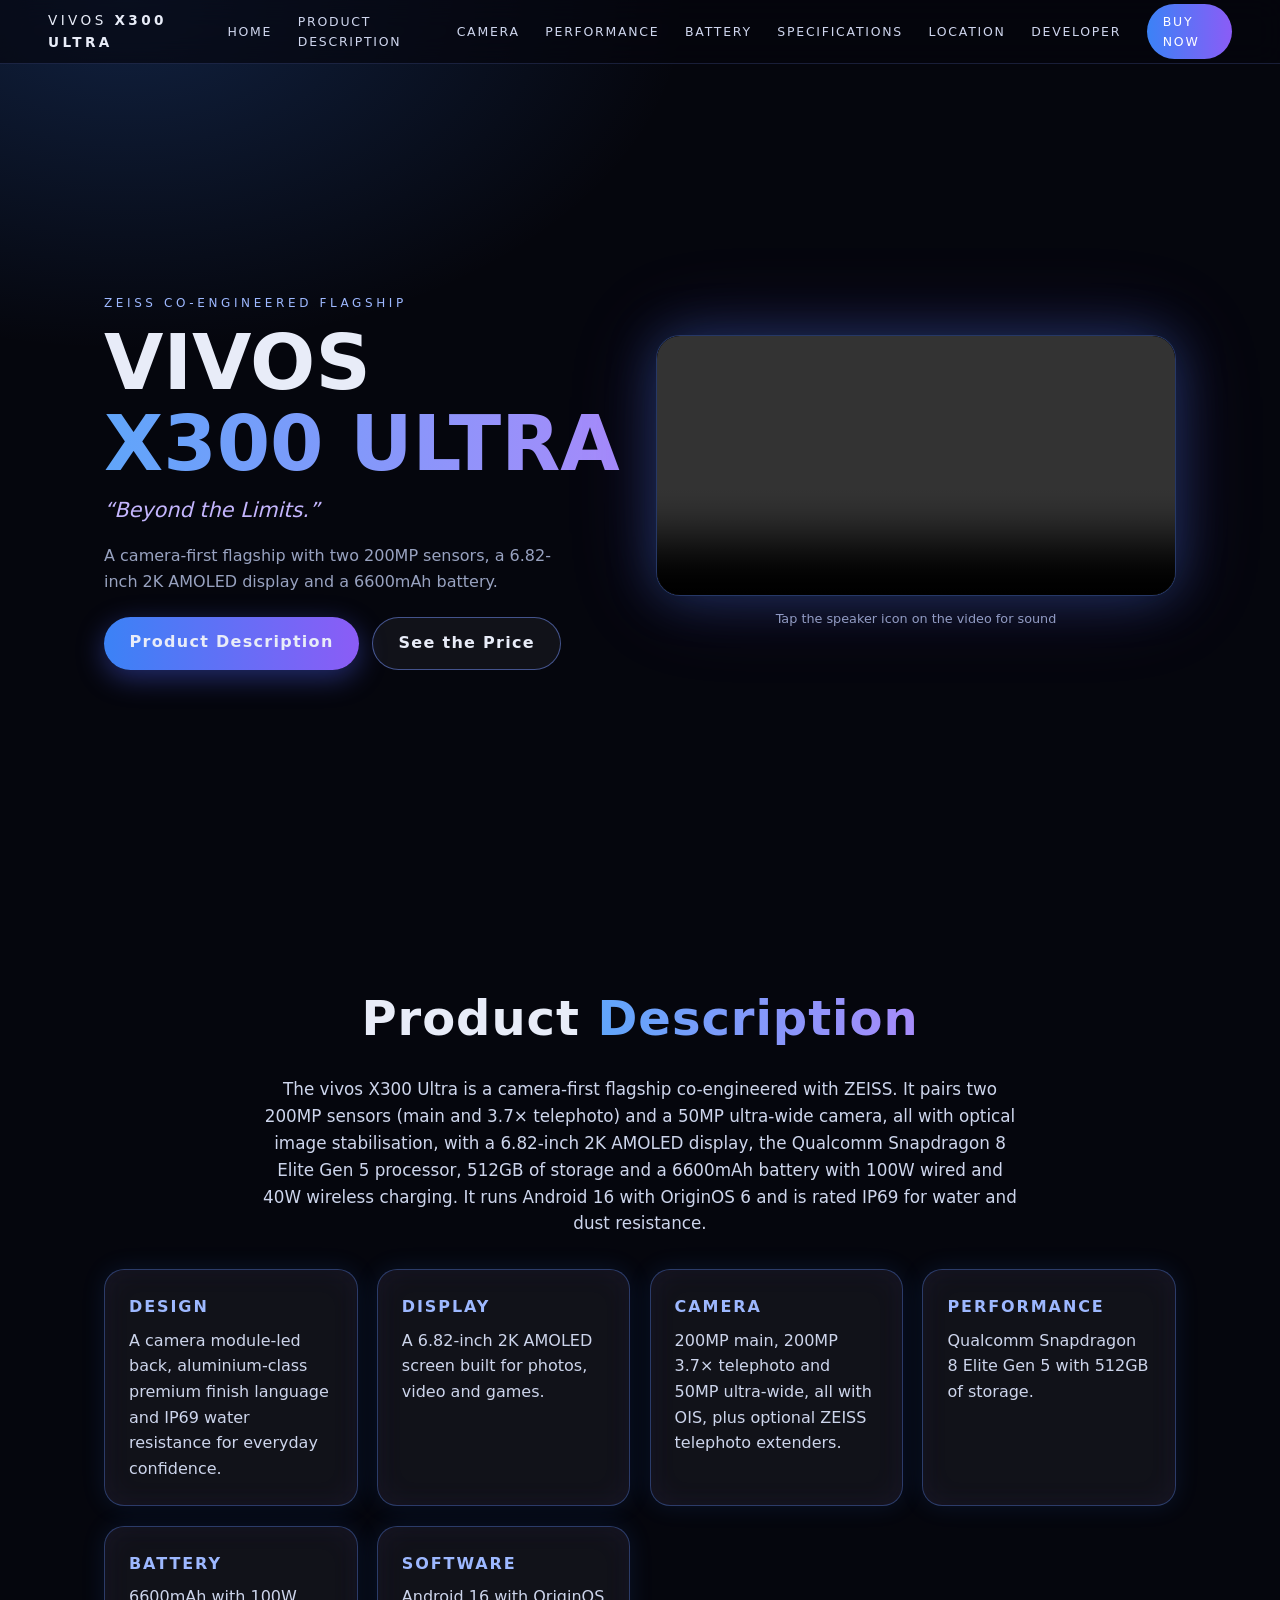
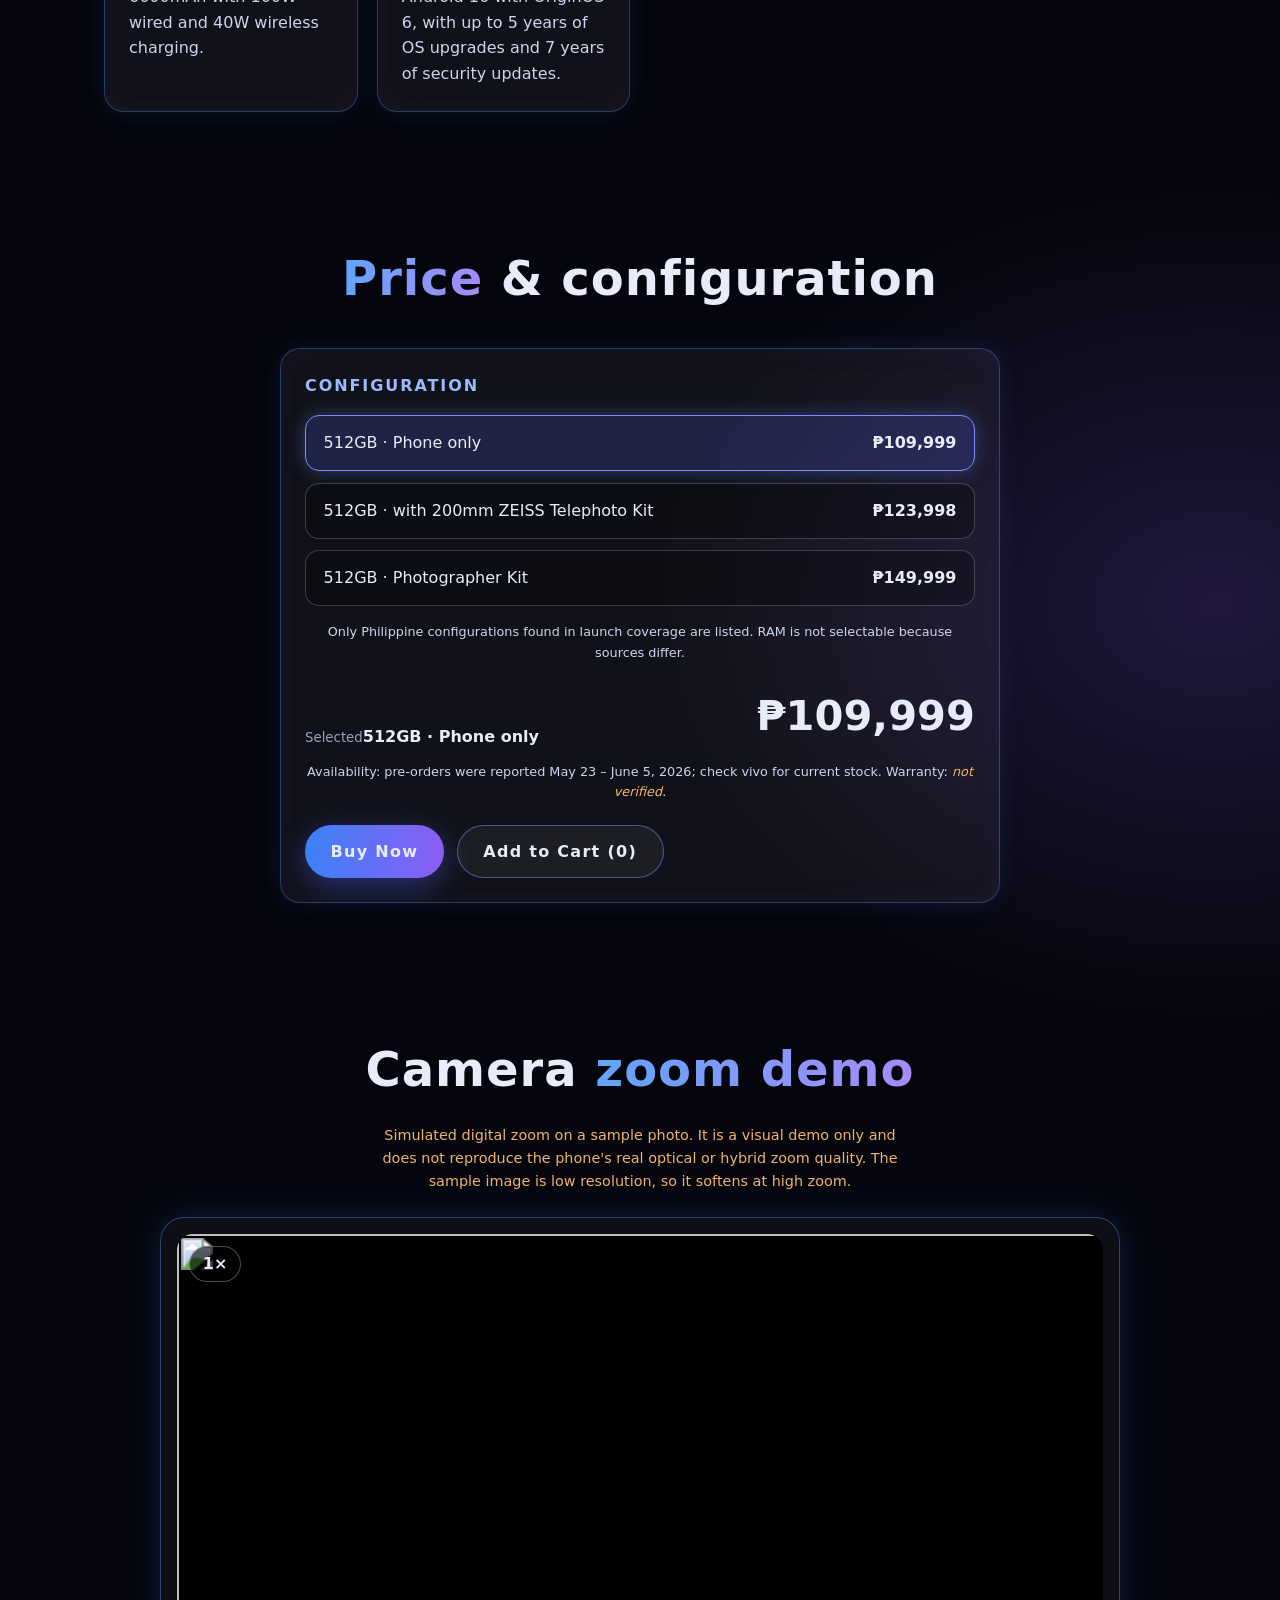
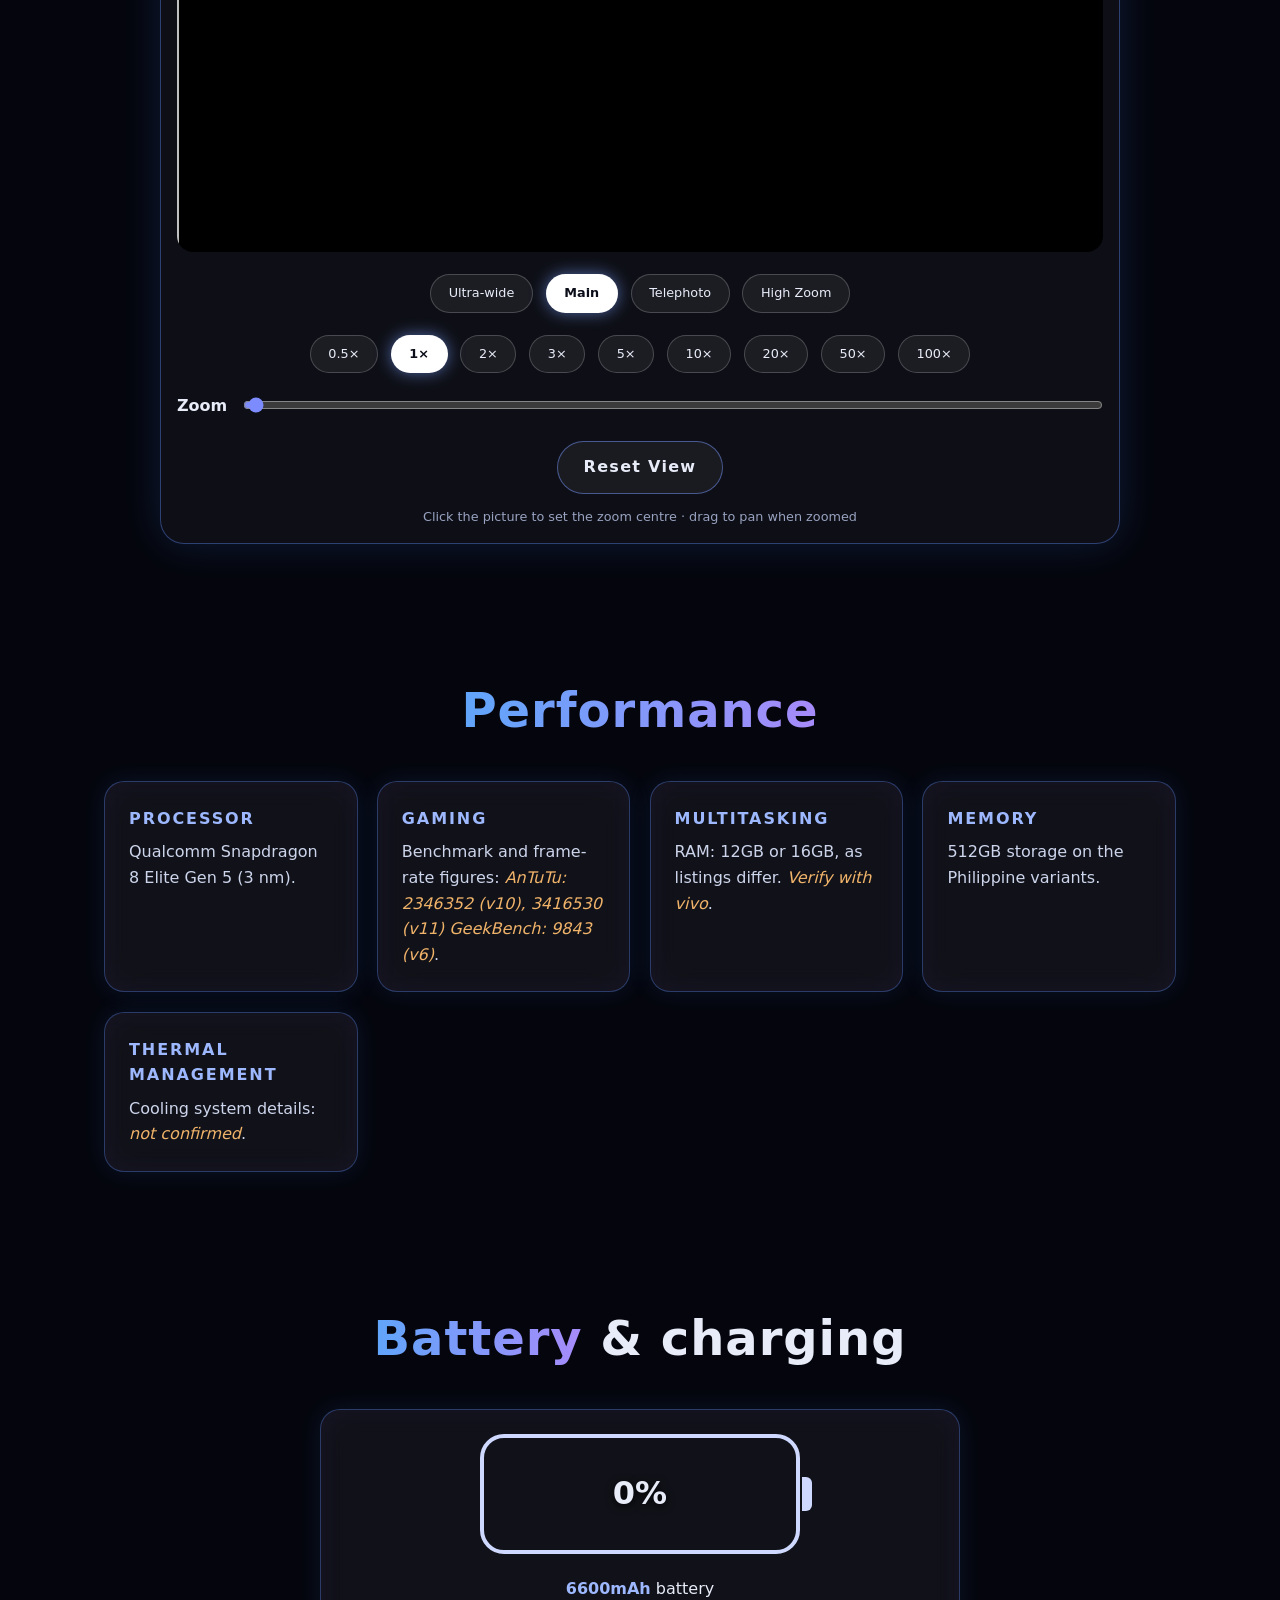
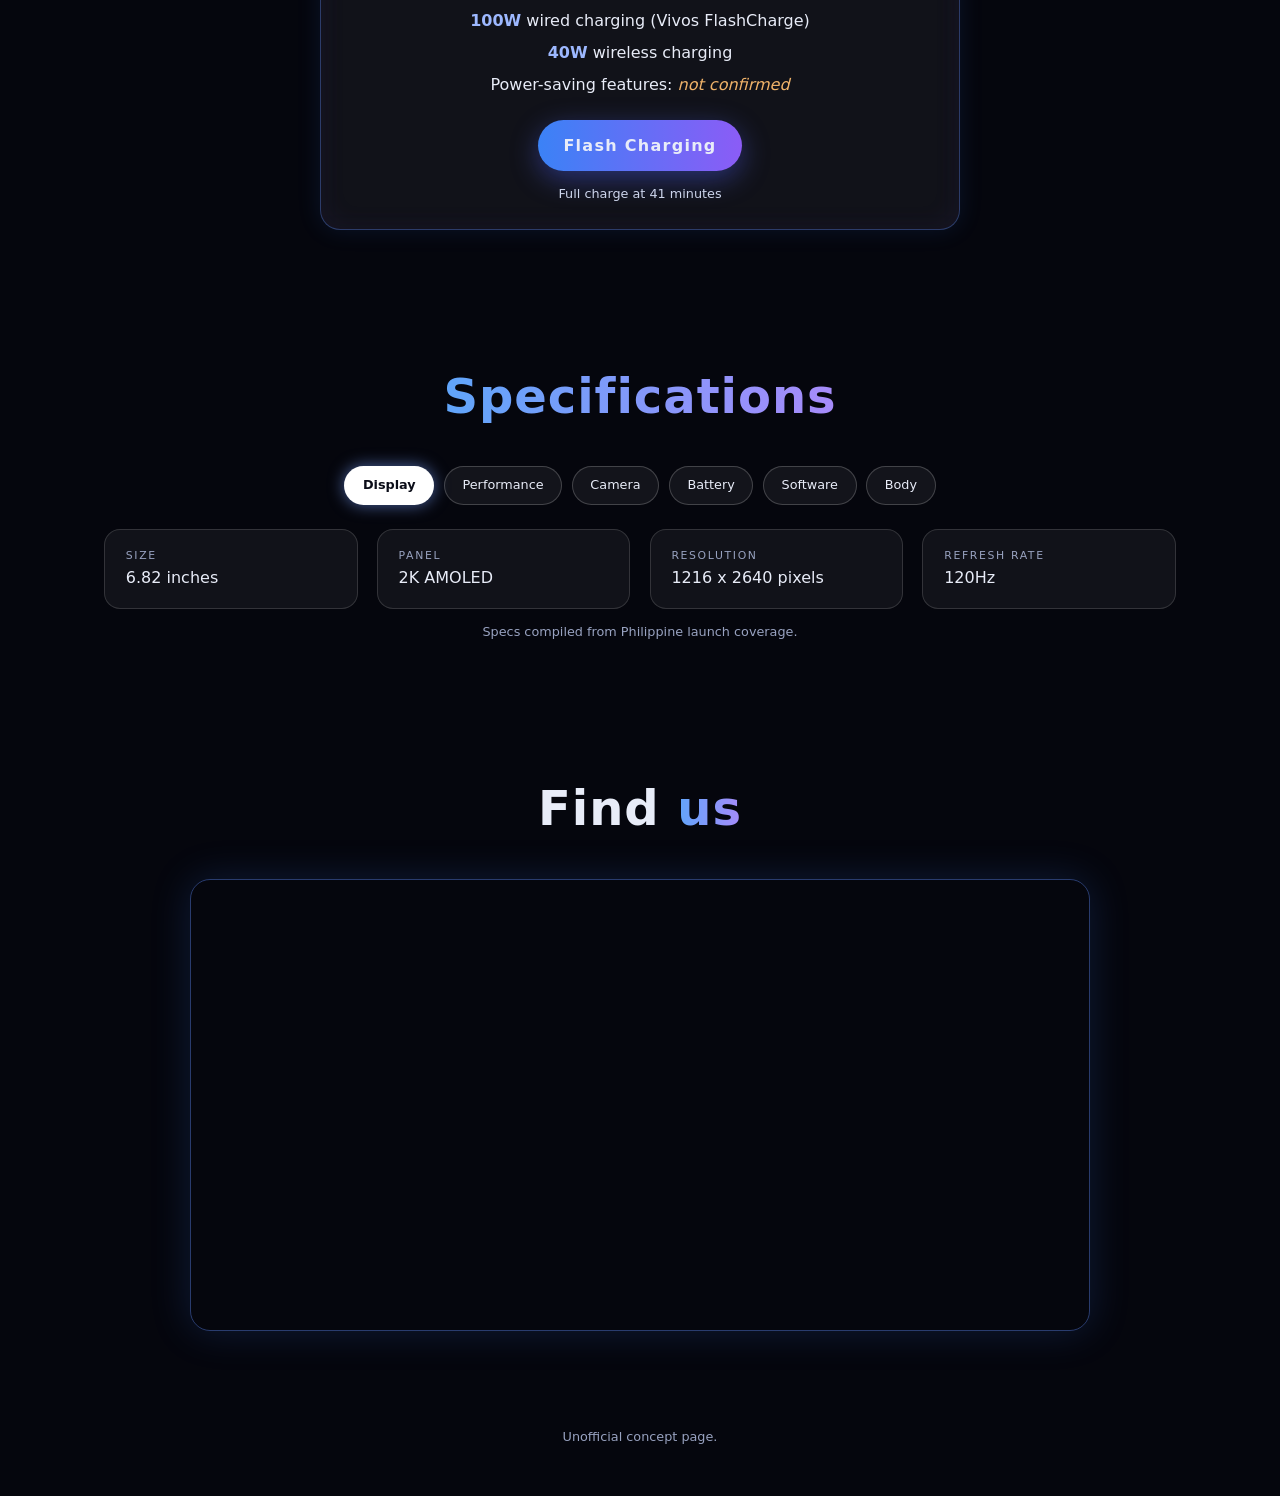
==== commit 53943c15: "Update index.html" ====
--- a/index.html
+++ b/index.html
@@ -1,656 +1,416 @@
 <!DOCTYPE html>
 <html lang="en">
 <head>
-<meta charset="UTF-8">
-<meta name="viewport" content="width=device-width, initial-scale=1.0">
-<title>THE UNIVERSITY OF MANILA</title>
-<link rel="icon" type="image/jpg" href="../Images/UM.jpg">
+<meta charset="utf-8">
+<meta name="viewport" content="width=device-width, initial-scale=1">
+<title>Vivos X300 Ultra — Beyond the Limits</title>
 <style>
-/* ============ BASE ============ */
-*{ box-sizing:border-box; }
-[hidden]{ display:none !important; }
-html{ scroll-snap-type:y mandatory; }
-@media (prefers-reduced-motion:no-preference){ html{ scroll-behavior:smooth; } }
-body{
-  margin:0;
-  min-height:100vh;
-  font-family:"Segoe UI", Cambria, Georgia, sans-serif;
-  color:#1b1b2f;
-  background:#fee440;
-  font-size:18px;
-}
-
-/* ============ ANIMATED BLOB BACKGROUND (same on every section) ============ */
-.blob-bg{
-  position:fixed; top:0; left:0;
-  width:100%; height:100vh;
-  z-index:-1; pointer-events:none;
-}
-@media (prefers-reduced-motion:reduce){
-  .blob-bg path{ animation:none !important; }
-}
-
-/* ============ GLASS ============ */
-.glass{
-  /* From https://css.glass */
-  background: rgba(255, 255, 255, 0.12);
-  border-radius: 16px;
-  box-shadow: 0 4px 30px rgba(0, 0, 0, 0.1);
-  backdrop-filter: blur(0.4px);
-  -webkit-backdrop-filter: blur(0.4px);
-  border: 1px solid rgba(255, 255, 255, 0.12);
-}
-
-/* ============ HEADER ============ */
-.top{
-  position:fixed; top:0; left:0; right:0; z-index:10;
-  display:flex; align-items:center; gap:20px;
-  padding:10px 20px;
-  border-radius:0;
-  border-width:0 0 1px 0;
-  border-color:rgba(255,255,255,.18);
-}
-.brand{ display:flex; align-items:center; gap:12px; flex:0 0 auto; }
-#ums{ width:56px; height:56px; border-radius:50%; border:3px solid #2e9e3e; object-fit:cover; }
-.cslogo{ height:64px; width:auto; flex:0 0 auto; }
-.brand .motto{ font-size:14px; font-weight:600; color:#6b1b9a; letter-spacing:1px; }
-.brand h2{ margin:0; font-size:21px; letter-spacing:.5px; }
-
-/* flat, straight, single-line buttons */
-.nav{ display:flex; flex:1; gap:0; overflow-x:auto; }
-.nav button{
-  flex:1 1 auto; min-width:0;
-  padding:14px 12px;
-  border:0; border-right:1px solid rgba(255,255,255,.25);
-  border-bottom:3px solid transparent;
-  border-radius:0;
-  background:rgba(255,255,255,.08);
-  color:#1b1b2f; font:700 17px "Segoe UI", sans-serif;
-  white-space:nowrap; cursor:pointer;
-}
-.nav button:first-child{ border-left:1px solid rgba(255,255,255,.25); }
-.nav button:hover{ background:rgba(255,255,255,.2); }
-.nav button.active{ background:rgba(255,255,255,.28); border-bottom-color:#1b1b2f; }
-
-/* ============ SECTIONS ============ */
-.sec{
-  min-height:100vh;
-  scroll-snap-align:start;
-  padding:125px 16px 36px;
-  display:flex; flex-direction:column; align-items:center; justify-content:center;
-}
-.sec > *{ width:100%; max-width:1000px; }
-.sec > .hgrid{ max-width:1100px; }
-.panelbox{ padding:24px 28px; margin-bottom:16px; }
-.label{ color:#7a1fa2; font-weight:700; font-size:20px; margin:0 0 6px; }
-h1,h2,h3{ margin:0 0 12px; }
-h1{ font-size:48px; letter-spacing:1px; }
-h2{ font-size:30px; }
-p{ font-size:19px; line-height:1.7; margin:0 0 12px; }
-.center{ text-align:center; }
-
-/* History */
-.hgrid{ display:grid; grid-template-columns:1fr 1fr; gap:16px; align-items:stretch; }
-.hl .panelbox:last-child{ margin-bottom:0; }
-.hr .glass{ height:100%; max-height:calc(100vh - 160px); margin:0; display:flex; flex-direction:column; }
-.hr .mile{ overflow-y:auto; padding-right:8px; }
-.mile{ display:grid; grid-template-columns:92px 1fr; gap:8px 16px; font-size:18px; }
-.mile b{ color:#7a1fa2; font-size:22px; }
-.mile span{ padding-bottom:10px; border-bottom:1px solid rgba(255,255,255,.15); }
-.map{ width:100%; height:220px; border:0; border-radius:8px; }
-
-/* Mission cards (everything shown, no flipping) */
-.cards{ display:grid; grid-template-columns:repeat(auto-fit,minmax(220px,1fr)); gap:16px; }
-.card{ padding:26px 24px; min-height:260px; text-align:center; display:flex; flex-direction:column; justify-content:center; }
-.card h2{ font-size:72px; margin:4px 0 10px; color:#7a1fa2; }
-.card .word{ font-size:24px; font-weight:700; margin:0; }
-.card p{ font-size:20px; }
-
-/* Vision */
-.trilogy{ display:grid; grid-template-columns:repeat(auto-fit,minmax(200px,1fr)); gap:16px; }
-.trilogy div{ font-size:22px; padding:30px 10px; text-align:center; font-weight:700; letter-spacing:1px; }
-
-/* Motto */
-.quote{ font-size:36px; line-height:1.4; font-style:italic; text-align:center; padding:40px 30px; }
-
-/* Sub tabs (OS + CS) */
-.subtabs{ overflow:hidden; display:flex; margin-bottom:20px; overflow-x:auto; }
-.subtabs button{
-  flex:1 1 0; min-width:140px; padding:13px 10px;
-  border:0; border-right:1px solid rgba(255,255,255,.25);
-  border-bottom:3px solid transparent; border-radius:0;
-  background:rgba(255,255,255,.08); color:#1b1b2f;
-  font:700 17px "Segoe UI", sans-serif; cursor:pointer;
-}
-.subtabs button:first-child{ border-left:1px solid rgba(255,255,255,.25); }
-.subtabs button:hover{ background:rgba(255,255,255,.2); }
-.subtabs button.active{ background:rgba(255,255,255,.28); border-bottom-color:#1b1b2f; }
-
-.os-head{ text-align:center; }
-.os-head img{ width:110px; height:110px; object-fit:contain; border-radius:8px; background:rgba(255,255,255,.85); padding:6px; }
-.versions{ display:grid; grid-template-columns:repeat(auto-fit,minmax(240px,1fr)); gap:8px; margin-top:16px; }
-.versions p{ font-size:18px; margin:0; padding:10px 14px; background:rgba(255,255,255,.1); border-left:3px solid #7a1fa2; }
-
-.events{ display:grid; grid-template-columns:repeat(auto-fit,minmax(200px,1fr)); gap:12px; }
-.events img{ width:100%; height:170px; object-fit:cover; border-radius:6px; }
-
-
-/* Developer */
-.picker{ display:flex; margin:10px -28px 0; overflow-x:auto; border-top:1px solid rgba(255,255,255,.25); }
-.pick{
-  flex:1 1 0; min-width:110px; padding:10px 8px;
-  display:flex; flex-direction:column; align-items:center; gap:6px;
-  border:0; border-right:1px solid rgba(255,255,255,.25); border-bottom:3px solid transparent; border-radius:0;
-  background:rgba(255,255,255,.08); color:#1b1b2f;
-  font:700 17px "Segoe UI", sans-serif; cursor:pointer;
-}
-.pick:last-child{ border-right:0; }
-.pick img{ width:60px; height:68px; object-fit:cover; border-radius:10px; }
-.pick:hover{ background:rgba(255,255,255,.2); }
-.pick.active{ background:rgba(255,255,255,.28); border-bottom-color:#1b1b2f; }
-
-.dpanel{ display:grid; grid-template-columns:minmax(0,5fr) minmax(0,6fr); gap:16px; align-items:start; }
-.dcard{ padding:22px; }
-.dtop{ display:flex; gap:18px; align-items:center; margin-bottom:14px; }
-.dtop img{ width:130px; height:160px; object-fit:cover; border-radius:14px; border:3px solid #7a1fa2; flex:0 0 auto; }
-.dtop h2{ font-size:26px; margin:0 0 6px; }
-.dtop .course{ color:#7a1fa2; font-weight:700; font-size:17px; line-height:1.4; margin:0; }
-.dlist{ display:grid; grid-template-columns:max-content 1fr; gap:6px 14px; margin:0; font-size:18px; }
-.dlist dt{ font-weight:700; color:#7a1fa2; }
-.dlist dd{ margin:0; overflow-wrap:anywhere; }
-.dcard .subtabs{ margin-bottom:14px; }
-.dgal{ display:flex; flex-wrap:wrap; justify-content:center; gap:10px; max-height:calc(100vh - 390px); min-height:240px; overflow-y:auto; }
-.dgal.fam img{ max-width:100%; max-height:calc(100vh - 400px); height:auto; object-fit:contain; border-radius:10px; }
-.dgal.friends img{ width:140px; height:180px; object-fit:cover; border-radius:10px; }
-
-@media (max-width:900px){
-  .dpanel{ grid-template-columns:1fr; }
-  .dgal, .dgal.fam img{ max-height:60vh; }
-  .hgrid{ grid-template-columns:1fr; }
-  .hr .glass{ max-height:60vh; }
-}
-@media (max-width:760px){
-  .sec{ padding-top:200px; }
-  h1{ font-size:36px; }
-  .quote{ font-size:26px; }
-  .top{ flex-direction:column; align-items:stretch; gap:10px; }
-  .brand{ justify-content:center; }
-  .panelbox{ padding:18px; }
-  .mile{ grid-template-columns:60px 1fr; }
+:root { --bg: #05060d; --blue: #3b82f6; --purple: #8b5cf6; --txt: #e8ecf8; --mut: #98a2c0; --nav-h: 64px; }
+* { margin: 0; padding: 0; box-sizing: border-box; }
+html { scroll-behavior: smooth; scroll-padding-top: var(--nav-h); }
+body { font-family: "Segoe UI", system-ui, Helvetica, Arial, sans-serif; color: var(--txt); line-height: 1.6; overflow-x: hidden;
+  background: radial-gradient(800px 500px at 10% 0%, rgba(59,130,246,.22), transparent 70%),
+    radial-gradient(800px 600px at 95% 35%, rgba(139,92,246,.2), transparent 70%), var(--bg); }
+a { color: inherit; text-decoration: none; }
+button { font: inherit; color: inherit; cursor: pointer; }
+.row { display: flex; flex-wrap: wrap; gap: .8rem; margin-top: 1.4rem; }
+.row.center { justify-content: center; }
+.na { color: #f0b36a; font-style: italic; }
+.hint { color: var(--mut); font-size: .8rem; text-align: center; margin-top: .8rem; }
+
+/* Nav */
+.nav { position: fixed; inset: 0 0 auto; height: var(--nav-h); z-index: 20; display: flex; align-items: center; justify-content: space-between;
+  padding: 0 clamp(1rem, 4vw, 3rem); background: rgba(5,6,13,.65); backdrop-filter: blur(14px); border-bottom: 1px solid rgba(120,150,255,.18); }
+.brand { letter-spacing: .25em; text-transform: uppercase; font-size: .85rem; font-weight: 300; }
+.brand b { font-weight: 800; }
+nav { display: flex; gap: clamp(.8rem, 2vw, 1.8rem); align-items: center; }
+nav a { font-size: .78rem; letter-spacing: .14em; text-transform: uppercase; color: #cfd6ee; transition: color .2s; }
+nav a:hover { color: #fff; }
+nav .cta { padding: .45rem 1rem; border-radius: 30px; background: linear-gradient(90deg, var(--blue), var(--purple)); color: #fff; }
+.burger { display: none; background: none; border: 0; width: 32px; height: 26px; position: relative; }
+.burger span { position: absolute; left: 4px; right: 4px; height: 2px; background: #fff; transition: .3s; }
+.burger span:nth-child(1) { top: 5px; } .burger span:nth-child(2) { top: 12px; } .burger span:nth-child(3) { top: 19px; }
+.burger[aria-expanded="true"] span:nth-child(1) { top: 12px; transform: rotate(45deg); }
+.burger[aria-expanded="true"] span:nth-child(2) { opacity: 0; }
+.burger[aria-expanded="true"] span:nth-child(3) { top: 12px; transform: rotate(-45deg); }
+
+/* Layout */
+.sec, .hero { padding: calc(var(--nav-h) + 3rem) clamp(1rem, 5vw, 4rem) 3rem; max-width: 1200px; margin: 0 auto; }
+.sec { padding-top: 5rem; }
+h2 { font-size: clamp(1.7rem, 4.5vw, 3rem); text-align: center; font-weight: 800; letter-spacing: .02em; margin-bottom: 2rem; }
+h2 span, h1 span { background: linear-gradient(90deg, #60a5fa, #a78bfa); -webkit-background-clip: text; background-clip: text; color: transparent; }
+.intro { max-width: 72ch; margin: -.8rem auto 2rem; text-align: center; color: #cdd5ec; font-size: 1.05rem; }
+.grid { display: grid; gap: 1.2rem; }
+.cards { grid-template-columns: repeat(auto-fit, minmax(240px, 1fr)); }
+.card { padding: 1.5rem; border-radius: 20px; background: rgba(255,255,255,.05); backdrop-filter: blur(12px);
+  border: 1px solid rgba(96,140,255,.35); box-shadow: 0 0 24px rgba(59,130,246,.12), inset 0 0 30px rgba(139,92,246,.06); }
+.card h3 { margin-bottom: .5rem; color: #9db8ff; font-size: 1rem; letter-spacing: .12em; text-transform: uppercase; }
+.card p { color: #cdd5ec; }
+.btn { padding: .8rem 1.6rem; border-radius: 40px; border: 1px solid rgba(120,150,255,.5); font-weight: 700; letter-spacing: .08em; transition: .25s; display: inline-block; }
+.btn.primary { background: linear-gradient(90deg, var(--blue), var(--purple)); border: 0; box-shadow: 0 8px 28px rgba(80,100,255,.4); }
+.btn.ghost { background: rgba(255,255,255,.05); }
+.btn:hover { transform: translateY(-3px); box-shadow: 0 10px 30px rgba(90,120,255,.45); }
+.chip { padding: .5rem 1.1rem; border-radius: 30px; background: rgba(255,255,255,.06); border: 1px solid rgba(255,255,255,.2); font-size: .8rem; transition: .2s; }
+.chip:hover { border-color: var(--blue); }
+.chip.on { background: #fff; color: #0b0d18; font-weight: 700; box-shadow: 0 0 16px rgba(120,160,255,.6); }
+
+/* Hero */
+.hero { display: grid; grid-template-columns: 1fr 1fr; gap: 2rem; align-items: center; min-height: 100vh; }
+.eyebrow { color: #9db8ff; letter-spacing: .3em; text-transform: uppercase; font-size: .75rem; }
+h1 { font-size: clamp(2.4rem, 6vw, 4.8rem); line-height: 1.05; font-weight: 900; margin: .6rem 0; }
+h1 span { display: block; }
+.tag { font-size: 1.3rem; font-style: italic; color: #c4b5fd; }
+.lead { margin-top: 1rem; color: var(--mut); max-width: 46ch; }
+
+/* Hero advertisement video */
+.hero-media { min-width: 0; }
+.hero-video { position: relative; width: 100%; border-radius: 24px; overflow: hidden; background: #000;
+  border: 1px solid rgba(96,140,255,.4); box-shadow: 0 0 50px rgba(59,130,246,.3), 0 0 90px rgba(139,92,246,.18); }
+.hero-video video { display: block; width: 100%; height: auto; max-height: 72vh; object-fit: contain; background: #000; }
+
+/* Camera */
+.note { text-align: center; color: #f0b36a; margin: -1rem auto 1.5rem; max-width: 60ch; font-size: .9rem; }
+.cam { max-width: 960px; margin: 0 auto; padding: 1rem; border-radius: 24px; border: 1px solid rgba(96,140,255,.4); background: rgba(255,255,255,.04); box-shadow: 0 0 40px rgba(59,130,246,.18); }
+.view { position: relative; aspect-ratio: 3 / 2; overflow: hidden; border-radius: 16px; background: #000; cursor: grab; touch-action: none; }
+.view.drag { cursor: grabbing; }
+.view img { object-fit: cover; position: absolute; top: 0; left: 0; width: 100%; height: 100%; transform-origin: 0 0; transition: transform .45s cubic-bezier(.2,.7,.2,1); user-select: none; }
+.view.drag img { transition: none; }
+.badge { position: absolute; top: 12px; left: 12px; padding: .25rem .8rem; border-radius: 20px; background: rgba(0,0,0,.6); border: 1px solid rgba(255,255,255,.3); font-weight: 700; }
+.mark { position: absolute; width: 22px; height: 22px; margin: -11px 0 0 -11px; border: 2px solid #fff; border-radius: 50%; opacity: 0; pointer-events: none; transition: opacity .3s; box-shadow: 0 0 8px #000; }
+.range { display: flex; align-items: center; gap: 1rem; margin-top: 1.2rem; font-weight: 700; }
+.range input { flex: 1; accent-color: #7c8cff; }
+
+/* Battery */
+.batt { max-width: 640px; margin: 0 auto; text-align: center; }
+.bat { position: relative; width: min(100%, 320px); height: 120px; margin: 0 auto 1.4rem; border: 4px solid #cfd8ff; border-radius: 24px; padding: 6px; }
+.bat::after { content: ""; position: absolute; right: -16px; top: 35%; width: 10px; height: 30%; border-radius: 0 6px 6px 0; background: #cfd8ff; }
+.fill { height: 100%; width: 0%; border-radius: 16px; background: linear-gradient(90deg, #22c55e, #60a5fa); transition: width .2s linear; }
+.bat b { position: absolute; inset: 0; display: grid; place-items: center; font-size: 2rem; text-shadow: 0 2px 8px #000; }
+.bat.charging { animation: pulse 1.2s ease-in-out infinite; }
+@keyframes pulse { 50% { box-shadow: 0 0 30px rgba(96,165,250,.8); } }
+.facts { list-style: none; margin-bottom: 1.4rem; display: grid; gap: .4rem; }
+.facts b { color: #9db8ff; }
+
+/* Specs */
+.tabs { display: flex; flex-wrap: wrap; justify-content: center; gap: .6rem; margin-bottom: 1.5rem; }
+.specs { grid-template-columns: repeat(auto-fit, minmax(240px, 1fr)); }
+.spec { padding: 1.1rem 1.3rem; border-radius: 16px; background: rgba(255,255,255,.05); border: 1px solid rgba(255,255,255,.14); animation: pop .4s ease both; }
+.spec small { display: block; color: var(--mut); letter-spacing: .15em; text-transform: uppercase; font-size: .68rem; }
+@keyframes pop { from { opacity: 0; transform: translateY(10px); } }
+
+/* Price / buy */
+.buy { max-width: 720px; margin: 0 auto; }
+.opts { display: grid; gap: .7rem; margin: 1rem 0; }
+.opt { display: flex; justify-content: space-between; gap: 1rem; padding: .9rem 1.1rem; border-radius: 14px; border: 1px solid rgba(255,255,255,.2); background: rgba(0,0,0,.25); text-align: left; transition: .2s; }
+.opt[aria-checked="true"] { border-color: #7c8cff; background: rgba(90,110,255,.2); box-shadow: 0 0 18px rgba(96,140,255,.35); }
+.sum { display: flex; justify-content: space-between; align-items: end; gap: 1rem; margin-top: 1.2rem; flex-wrap: wrap; }
+.sum small { color: var(--mut); }
+.price { font-size: clamp(1.8rem, 5vw, 2.6rem); font-weight: 900; }
+footer { text-align: center; color: var(--mut); font-size: .8rem; padding: 3rem 1rem; }
+.toast { position: fixed; bottom: 24px; left: 50%; transform: translate(-50%, 30px); padding: .8rem 1.4rem; border-radius: 30px; background: #fff; color: #0b0d18; font-weight: 600; opacity: 0; pointer-events: none; transition: .35s; z-index: 30; max-width: 90vw; text-align: center; }
+.toast.show { opacity: 1; transform: translate(-50%, 0); }
+
+/* Map */
+.map { max-width: 900px; margin: 0 auto; border-radius: 20px; overflow: hidden; border: 1px solid rgba(96,140,255,.4); box-shadow: 0 0 40px rgba(59,130,246,.18); }
+.map iframe { display: block; width: 100%; height: clamp(280px, 50vw, 450px); }
+
+/* Scroll reveal */
+.js .reveal { opacity: 0; transform: translateY(36px);
+  transition: opacity .9s ease var(--d, 0s), transform .9s cubic-bezier(.2,.7,.2,1) var(--d, 0s); }
+.js .reveal.in { opacity: 1; transform: none; }
+
+/* Responsive */
+@media (max-width: 860px) {
+  .hero { grid-template-columns: 1fr; text-align: center; padding-top: calc(var(--nav-h) + 1.5rem); min-height: auto; }
+  .hero .row { justify-content: center; }
+  .lead { margin-inline: auto; }
+  .burger { display: block; }
+  nav { position: fixed; top: var(--nav-h); left: 0; right: 0; flex-direction: column; padding: 1.2rem; background: rgba(5,6,13,.95); border-bottom: 1px solid rgba(120,150,255,.2);
+    transform: translateY(-120%); transition: transform .35s; }
+  nav.open { transform: none; }
+}
+
+@media (prefers-reduced-motion: reduce) {
+  html { scroll-behavior: auto; }
+  *, *::before, *::after { animation: none !important; transition-duration: .01ms !important; }
+  .js .reveal { opacity: 1; transform: none; }
 }
 </style>
+<script>document.documentElement.classList.add('js');</script>
 </head>
-<body data-section="history">
-
-<!-- ANIMATED BLOB BACKGROUND -->
-<svg class="blob-bg" preserveAspectRatio="xMidYMid slice" viewBox="10 10 80 80" aria-hidden="true">
-  <defs>
-    <style>
-      @keyframes rotate { 0%{ transform:rotate(0deg); } 100%{ transform:rotate(360deg); } }
-      .out-top{ animation:rotate 20s linear infinite; transform-origin:13px 25px; }
-      .in-top{ animation:rotate 10s linear infinite; transform-origin:13px 25px; }
-      .out-bottom{ animation:rotate 25s linear infinite; transform-origin:84px 93px; }
-      .in-bottom{ animation:rotate 15s linear infinite; transform-origin:84px 93px; }
-    </style>
-  </defs>
-  <path fill="#9b5de5" class="out-top" d="M37-5C25.1-14.7,5.7-19.1-9.2-10-28.5,1.8-32.7,31.1-19.8,49c15.5,21.5,52.6,22,67.2,2.3C59.4,35,53.7,8.5,37-5Z"/>
-  <path fill="#f15bb5" class="in-top" d="M20.6,4.1C11.6,1.5-1.9,2.5-8,11.2-16.3,23.1-8.2,45.6,7.4,50S42.1,38.9,41,24.5C40.2,14.1,29.4,6.6,20.6,4.1Z"/>
-  <path fill="#00bbf9" class="out-bottom" d="M105.9,48.6c-12.4-8.2-29.3-4.8-39.4.8-23.4,12.8-37.7,51.9-19.1,74.1s63.9,15.3,76-5.6c7.6-13.3,1.8-31.1-2.3-43.8C117.6,63.3,114.7,54.3,105.9,48.6Z"/>
-  <path fill="#00f5d4" class="in-bottom" d="M102,67.1c-9.6-6.1-22-3.1-29.5,2-15.4,10.7-19.6,37.5-7.6,47.8s35.9,3.9,44.5-12.5C115.5,92.6,113.9,74.6,102,67.1Z"/>
-</svg>
-
-<header class="top glass">
-  <div class="brand">
-    <img src="../Images/newlogo.jpg" alt="University of Manila logo" id="ums">
-    <img src="Cslogo.jpg" alt="BS Computer Science logo" class="cslogo">
-    <div>
-      <div class="motto">Patria - Scientia - Virtus</div>
-      <h2>THE UNIVERSITY OF MANILA</h2>
-    </div>
-  </div>
-
-  <nav class="nav" id="nav">
-    <button data-s="history" class="active">History</button>
-    <button data-s="mission">Mission</button>
-    <button data-s="vision">Vision</button>
-    <button data-s="motto">Motto</button>
-    <button data-s="os">Operating System</button>
-    <button data-s="cs">CS Event</button>
-    <button data-s="dev">Developer</button>
+<body>
+<header class="nav">
+  <a href="#home" class="brand">vivos <b>X300 Ultra</b></a>
+  <button class="burger" id="burger" aria-label="Menu" aria-expanded="false"><span></span><span></span><span></span></button>
+  <nav id="menu">
+    <a href="#home">Home</a>
+    <a href="#description">Product Description</a>
+    <a href="#camera">Camera</a>
+    <a href="#performance">Performance</a>
+    <a href="#battery">Battery</a>
+    <a href="#specs">Specifications</a>
+    <a href="#location">Location</a>
+    <a href="Dev.html">Developer</a>
+    <a href="#buy" class="cta">Buy Now</a>
   </nav>
 </header>
 
 <main>
-
-<!-- ============ 1. HISTORY ============ -->
-<section id="history" class="sec">
-  <div class="hgrid">
-  <div class="hl">
-  <div class="glass panelbox center">
-    <p class="label">Founded 1913</p>
-    <h1>UM HISTORY</h1>
-    <p>On October 5, 1913, a group of four young men and a woman, with ages from fifteen to twenty-one, met for breakfast at the Palma de Mallorca, a popular restaurant beside the Sto. Domingo Church in Intramuros, Manila. The five were Dr. Apolinario G. de los Santos, his brother Dr. Mariano V. de los Santos, his sister Maria de los Santos, and two friends Dr. Buenaventura J. Bello and Atty. Antonio Rivero.</p>
-    <p>These impecunious young people encountered many challenges in realizing their dream of establishing an institution whose motto was "Patria, Scientia, et Virtus." They named their school Instituto de Manila, and Apolinario de los Santos was elected as the first director.</p>
-  </div>
-
-  <div class="glass panelbox center">
-    <p class="label">MAIN CAMPUS LOCATION<br>📍546 Delos Santos St, 403, Manila, 1008 Metro Manila</p>
-    <iframe class="map" src="https://www.google.com/maps/embed?pb=!1m18!1m12!1m3!1d1822.1231082810452!2d120.99070271642614!3d14.602247719528984!2m3!1f0!2f0!3f0!3m2!1i1024!2i768!4f13.1!3m3!1m2!1s0x3397c9f9208f7369%3A0xecda96ca6a603f5b!2sThe%20University%20of%20Manila!5e0!3m2!1sen!2sph!4v1791725552313!5m2!1sen!2sph" allowfullscreen="" loading="lazy" referrerpolicy="strict-origin-when-cross-origin"></iframe>
-  </div>
-  </div>
-  <div class="hr">
-  <div class="glass panelbox">
-    <h2 class="center" style="color:#7a1fa2">MILESTONES</h2>
-    <div class="mile">
-      <b>1913</b><span>Instituto de Manila founded by five young visionaries in Intramuros.</span>
-      <b>1919</b><span>College of Law formally opened; graduates top the Bar Examinations.</span>
-      <b>1921</b><span>Re-incorporated as the University of Manila on November 3 under Act No. 1459.</span>
-      <b>1938</b><span>Emmanuel Pelaez, future Vice-President of the Philippines, tops the Bar Examinations.</span>
-      <b>1939</b><span>Nazi Germany invaded Poland, marking the beginning of World War II.</span>
-      <b>1941</b><span>Philippines joined World War II after the surprise attack on Pearl Harbor.</span>
-      <b>1942</b><span>Empire of Japan took control of Manila; The University of Manila closed during occupation.</span>
-      <b>1945</b><span>The University of Manila reopened after World War II, following the liberation of the Philippines by American forces.</span>
-      <b>1959</b><span>Madame Helen de los Santos takes the presidency following Dr. Mariano's passing.</span>
-      <b>1981</b><span>Dr. Virgilio de los Santos assumes presidency; receives Japan's Rising Sun Medal of Honor.</span>
-      <b>1994</b><span>Four-year courses in Hotel &amp; Restaurant Management and Computer Science launched.</span>
-      <b>2003</b><span>First university in the Philippines to offer a degree in the Japanese Language.</span>
-      <b>2006</b><span>Dr. Emily Dodson De Leon elected President; becomes PACU's first Vice-President in 2007.</span>
-      <b>2019</b><span>Total Lockdown in the Philippines; University of Manila adapts to the new normal of classes.</span>
-      <b>2026</b><span>Atty. Dave De los Santos elected President.</span>
+<!-- HERO: text + advertisement video -->
+<section id="home" class="hero">
+  <div class="hero-text reveal">
+    <p class="eyebrow">ZEISS co-engineered flagship</p>
+    <h1>VIVOS <span>X300 ULTRA</span></h1>
+    <p class="tag">“Beyond the Limits.”</p>
+    <p class="lead">A camera-first flagship with two 200MP sensors, a 6.82-inch 2K AMOLED display and a 6600mAh battery.</p>
+    <div class="row">
+      <a class="btn primary" href="#description">Product Description</a>
+      <a class="btn ghost" href="#buy">See the Price</a>
     </div>
   </div>
-  </div>
-  </div>
-</section>
-
-<!-- ============ 2. MISSION ============ -->
-<section id="mission" class="sec">
-  <div class="glass panelbox center">
-    <p class="label">Our Purpose</p>
-    <h1>UM MISSION</h1>
-    <p><b>ACE</b> - to accomplish something with complete success.</p>
-  </div>
-
-  <div class="cards">
-    <div class="glass card">
-      <p class="word">Anchor</p><h2>A</h2>
-      <p>Anchor in the hearts of the youth the love of country, science, and virtue.</p>
+
+  <div class="hero-media reveal">
+    <div class="hero-video">
+      <video id="ads" src="ADS(1).mp4" autoplay muted loop playsinline controls preload="auto" aria-label="vivos X300 Ultra advertisement">
+        Your browser does not support the video tag.
+      </video>
     </div>
-    <div class="glass card">
-      <p class="word">Create</p><h2>C</h2>
-      <p>Create an atmosphere of academic excellence and competence.</p>
+    <p class="hint">Tap the speaker icon on the video for sound</p>
+  </div>
+</section>
+
+<!-- PRODUCT DESCRIPTION -->
+<section id="description" class="sec">
+  <h2 class="reveal">Product <span>Description</span></h2>
+  <p class="intro reveal">The vivos X300 Ultra is a camera-first flagship co-engineered with ZEISS. It pairs two 200MP sensors (main and 3.7× telephoto) and a 50MP ultra-wide camera, all with optical image stabilisation, with a 6.82-inch 2K AMOLED display, the Qualcomm Snapdragon 8 Elite Gen 5 processor, 512GB of storage and a 6600mAh battery with 100W wired and 40W wireless charging. It runs Android 16 with OriginOS 6 and is rated IP69 for water and dust resistance.</p>
+  <div class="grid cards">
+    <article class="card reveal" style="--d:.05s"><h3>Design</h3><p>A camera module-led back, aluminium-class premium finish language and IP69 water resistance for everyday confidence.</p></article>
+    <article class="card reveal" style="--d:.12s"><h3>Display</h3><p>A 6.82-inch 2K AMOLED screen built for photos, video and games.</p></article>
+    <article class="card reveal" style="--d:.19s"><h3>Camera</h3><p>200MP main, 200MP 3.7× telephoto and 50MP ultra-wide, all with OIS, plus optional ZEISS telephoto extenders.</p></article>
+    <article class="card reveal" style="--d:.05s"><h3>Performance</h3><p>Qualcomm Snapdragon 8 Elite Gen 5 with 512GB of storage.</p></article>
+    <article class="card reveal" style="--d:.12s"><h3>Battery</h3><p>6600mAh with 100W wired and 40W wireless charging.</p></article>
+    <article class="card reveal" style="--d:.19s"><h3>Software</h3><p>Android 16 with OriginOS 6, with up to 5 years of OS upgrades and 7 years of security updates.</p></article>
+  </div>
+</section>
+
+<!-- PRICE -->
+<section id="buy" class="sec">
+  <h2 class="reveal"><span>Price</span> &amp; configuration</h2>
+  <div class="card buy reveal" style="--d:.1s">
+    <h3>Configuration</h3>
+    <div class="opts" id="opts" role="radiogroup"></div>
+    <p class="hint">Only Philippine configurations found in launch coverage are listed. RAM is not selectable because sources differ.</p>
+    <div class="sum">
+      <div><small>Selected</small><b id="sel">—</b></div>
+      <div class="price" id="price">₱0</div>
     </div>
-    <div class="glass card">
-      <p class="word">Empower</p><h2>E</h2>
-      <p>Empower the youth with modern scientific and technological skills in braving the challenges of the global society.</p>
+    <p class="hint">Availability: pre-orders were reported May 23 – June 5, 2026; check vivo for current stock. Warranty: <span class="na">not verified</span>.</p>
+    <div class="row">
+      <button class="btn primary" id="buyNow">Buy Now</button>
+      <button class="btn ghost" id="addCart">Add to Cart (<span id="cc">0</span>)</button>
     </div>
   </div>
 </section>
 
-<!-- ============ 3. VISION ============ -->
-<section id="vision" class="sec">
-  <div class="glass panelbox center">
-    <p class="label">Our Future</p>
-    <h1>VISION</h1>
-    <p><i>"To impart to future generations the University of Manila trilogy of ideals: love of country, love of science, and love of virtue, in making the lives of others better, brighter, lighter and more liveable by making quality education accessible to all."</i></p>
-  </div>
-  <div class="trilogy">
-    <div class="glass">LOVE OF COUNTRY</div>
-    <div class="glass">LOVE OF SCIENCE</div>
-    <div class="glass">LOVE OF VIRTUE</div>
-  </div>
-</section>
-
-<!-- ============ 4. MOTTO ============ -->
-<section id="motto" class="sec">
-  <div class="glass panelbox center">
-    <p class="label">Our Motto</p>
-    <h1>MOTTO</h1>
-  </div>
-  <div class="glass quote">"To acquire knowledge and skills for the benefit of mankind."</div>
-</section>
-
-<!-- ============ 5. OPERATING SYSTEM ============ -->
-<section id="os" class="sec">
-  <div class="subtabs glass" style="padding:0">
-    <button class="active" data-target="os-mac">MacOS</button>
-    <button data-target="os-win">Windows</button>
-    <button data-target="os-linux">Linux</button>
-  </div>
-
-  <div id="os-mac" class="glass panelbox">
-    <div class="os-head">
-      <h2>macOS</h2>
-      <img src="../Images/applelogo.jpg" alt="Apple logo">
-      <p><b>APPLE INC</b></p>
+<!-- CAMERA -->
+<section id="camera" class="sec">
+  <h2 class="reveal">Camera <span>zoom demo</span></h2>
+  <p class="note reveal">Simulated digital zoom on a sample photo. It is a visual demo only and does not reproduce the phone's real optical or hybrid zoom quality. The sample image is low resolution, so it softens at high zoom.</p>
+  <div class="cam reveal">
+    <div class="view" id="view"><img id="photo" src="/vivos/Images/mountain2.jpg" draggable="false"><i class="mark" id="mark"></i><span class="badge" id="zv">1.0×</span></div>
+    <div class="row center" id="lenses" role="group" aria-label="Lens">
+      <button class="chip" data-z="0.5">Ultra-wide</button>
+      <button class="chip" data-z="1">Main</button>
+      <button class="chip" data-z="3.7">Telephoto</button>
+      <button class="chip" data-z="20">High Zoom</button>
     </div>
-    <p>macOS is the operating system developed by Apple Inc. for its line of Mac computers. Known for its sleek design, stability, and ease of use, macOS provides a graphical user interface that allows users to interact through windows, icons, and menus.</p>
-    <div class="versions">
-      <p>Mac OS 8 (1997)</p><p>Mac OS 9 (1999)</p><p>macOS 10.12 Sierra (2016)</p>
-      <p>macOS 10.13 High Sierra (2017)</p><p>macOS 10.14 Mojave (2018)</p><p>macOS 10.15 Catalina (2019)</p>
-      <p>macOS 11 Big Sur (2020)</p><p>macOS 12 Monterey (2021)</p><p>macOS 13 Ventura (2022)</p>
-      <p>macOS 14 Sonoma (2023)</p><p>macOS 15 Sequoia (2024)</p><p>macOS 26 Tahoe (2025)</p>
-      <p>macOS 27 Golden Gate (2026)</p>
-    </div>
-  </div>
-
-  <div id="os-win" class="glass panelbox" hidden>
-    <div class="os-head">
-      <h2>Windows</h2>
-      <img src="../Images/win.jpg" alt="Windows logo">
-      <p><b>Microsoft Corporation</b></p>
-    </div>
-    <p>Windows OS is a family of operating systems developed by Microsoft. It provides a graphical user interface (GUI) which allows users to interact with the computer using visual elements like windows, icons, and menus.</p>
-    <div class="versions">
-      <p>Windows 1.0 (1985)</p><p>Windows 2.0 (1987)</p><p>Windows 3.0 and 3.1 (1990–1992)</p>
-      <p>Windows NT 3.1 (1993)</p><p>Windows 95 (1995)</p><p>Windows 98 (1998)</p>
-      <p>Windows 2000 (2000)</p><p>Windows Me (2000)</p><p>Windows XP (2001)</p>
-      <p>Windows Vista (2007)</p><p>Windows 7 (2009)</p><p>Windows 8 (2012)</p>
-      <p>Windows 8.1 (2013)</p><p>Windows 10 (2015)</p><p>Windows 11 (2021)</p>
-    </div>
-  </div>
-
-  <div id="os-linux" class="glass panelbox" hidden>
-    <div class="os-head">
-      <h2>Linux</h2>
-      <img src="../Images/linuxlogo.jpg" alt="Linux logo">
-      <p><b>Linus Torvalds</b></p>
-    </div>
-    <p>Linux is a free and open-source operating system. It acts as the bridge between your computer's hardware and the software you use (like apps and programs). Unlike Windows or macOS, Linux is built on a kernel (the core system) created by Linus Torvalds in 1991. Linux doesn't come as just one version. Instead, it has many distributions (distros)—these are different versions of Linux with their own features, designs, and tools.</p>
-    <div class="versions">
-      <p>UBUNTU (Ubuntu 20.04, Ubuntu 22.04, Ubuntu 24.04)</p>
-      <p>DEBIAN (Debian 10, Debian 11, Debian 12)</p>
-      <p>FEDORA (Fedora 38, Fedora 39, Fedora 40)</p>
-      <p>RED HAT ENTERPRISE LINUX (RHEL 7, RHEL 8, RHEL 9)</p>
-      <p>LINUX MINT (Mint 20, Mint 21, Mint 22)</p>
-      <p>ARCH LINUX (Rolling Release - No fixed versions)</p>
-    </div>
-  </div>
-</section>
-
-<!-- ============ 6. CS EVENT ============ -->
-<section id="cs" class="sec">
-  <div class="glass panelbox center">
-    <p class="label">College of Computer Science</p>
-    <h1>Computer Science Department</h1>
-    <p>We offer academic programs leading to the degree of <i>Bachelor of Science in Computer Science</i> and <i>Associate in Computer Technology.</i></p>
-  </div>
-
-  <div class="subtabs glass" style="padding:0">
-    <button class="active" data-target="cs-mv">CS Mission &amp; Vision</button>
-    <button data-target="cs-obj">Objectives</button>
-    <button data-target="cs-ev">Events</button>
-  </div>
-
-  <div id="cs-mv" class="glass panelbox">
-    <h2>CS Mission</h2>
-    <p>Provide quality undergraduate and graduate education in both the theoretical and applied foundations of computer science and train students to effectively apply this education to solve real-world problems, amplifying their potential for lifelong high-quality careers and giving them a competitive advantage in the ever-changing and challenging global work environment of the 21st century.</p>
-    <h2>CS Vision</h2>
-    <p>Build a strong research and teaching environment that responds swiftly to the challenges of the 21st century.</p>
-  </div>
-
-  <div id="cs-obj" class="glass panelbox" hidden>
-    <h2>General Objectives</h2>
-    <p>To produce technological and scientifically empowered professionals, information technology and computer science experts whose breadth and depth of orientation, knowledge, and training are within global standards, committed to share their expertise with the various sectors of the academic community and the community at large, ever motivated by the UM trilogy of ideals.</p>
-    <h2>Specific Objectives</h2>
-    <p>To equip students with the skills and competencies in information communications technology, its operation, language, and design. To prepare graduates with a solid foundation on the various languages, programs, and systems to enable them to perform with confidence the varied tasks expected of them in global organizations of the corporate world.</p>
-  </div>
-
-  <div id="cs-ev" class="glass panelbox" hidden>
-    <h2 class="center">UM EVENT &amp; CS EVENT</h2>
-    <div class="events">
-      <img src="../Images/Acquaintance.jpg" alt="Acquaintance">
-      <img src="../Images/Christmas_Bingo_Bonanza.jpg" alt="Christmas Bingo Bonanza">
-      <img src="../Images/Foundation_day.jpg" alt="Foundation Day">
-      <img src="../Images/Cleanup.jpg" alt="Cleanup">
-      <img src="../Images/intrams.jpg" alt="Intrams">
-      <img src="../Images/pagbigkas.jpg" alt="Pagbigkas">
-      <img src="../Images/Sportsfest.jpg" alt="Sportsfest">
-      <img src="../Images/farewell.jpg" alt="Farewell">
-    </div>
-  </div>
-</section>
-
-
-<!-- ============ 7. DEVELOPER ============ -->
-<section id="dev" class="sec">
-  <div class="glass panelbox center" style="padding-bottom:0">
-    <p class="label">WEB DEVELOPERS</p>
-    <div class="picker">
-      <button class="pick active" data-dev="dev-molina"><img src="../Images/me1.jpg" alt="Molina"><span>Molina</span></button>
-      <button class="pick" data-dev="dev-olavides"><img src="../Images/jess1.jpg" alt="Olavides"><span>Olavides</span></button>
-      <button class="pick" data-dev="dev-leal"><img src="../Images/leal1.jpg" alt="Leal"><span>Leal</span></button>
-      <button class="pick" data-dev="dev-pingul"><img src="../Images/iris1.jpg" alt="Pingul"><span>Pingul</span></button>
-      <button class="pick" data-dev="dev-laxamana"><img src="../Images/khen1.jpg" alt="Laxamana"><span>Laxamana</span></button>
-    </div>
-  </div>
-
-  <div class="dpanel" id="dev-molina">
-    <div class="glass dcard">
-      <div class="dtop">
-        <img src="../Images/jason.jpg" alt="Jason Manuel R. Molina">
-        <div>
-          <h2>Jason Manuel R. Molina</h2>
-          <p class="course">3rd Year — Bachelor of Science in Computer Science</p>
-        </div>
-      </div>
-      <dl class="dlist">
-        <dt>Name:</dt><dd>Jason Manuel R. Molina</dd>
-        <dt>Address:</dt><dd>Blk 118 lot 45 Villazaragosa brgy. Turo bocaue bulacan</dd>
-        <dt>Age:</dt><dd>20</dd>
-        <dt>Contact no.:</dt><dd>09704844828</dd>
-        <dt>Email add.:</dt><dd>jasonmanuelmolina@gmail.com</dd>
-      </dl>
-    </div>
-    <div class="glass dcard">
-      <div class="subtabs">
-        <button class="active" data-target="molina-family">My Family</button>
-        <button data-target="molina-friends">Friends</button>
-      </div>
-      <div class="dgal fam" id="molina-family"><img src="../Images/fam6.jpg" alt="My family"></div>
-      <div class="dgal friends" id="molina-friends" hidden>
-          <img src="../Images/fam1.jpg" alt="">
-          <img src="../Images/fam2.jpg" alt="">
-          <img src="../Images/fam3.jpg" alt="">
-          <img src="../Images/fam4.jpg" alt="">
-          <img src="../Images/fam5.jpg" alt="">
-          <img src="../Images/fams1.jpg" alt="">
-          <img src="../Images/fg.jpg" alt="">
-          <img src="../Images/f3.jpg" alt="">
-      </div>
-    </div>
-  </div>
-
-  <div class="dpanel" id="dev-olavides" hidden>
-    <div class="glass dcard">
-      <div class="dtop">
-        <img src="../Images/jess1.jpg" alt="Jessa Jane P. Olavides">
-        <div>
-          <h2>Jessa Jane P. Olavides</h2>
-          <p class="course">3rd Year — Bachelor of Science in Computer Science</p>
-        </div>
-      </div>
-      <dl class="dlist">
-        <dt>Name:</dt><dd>Jessa Jane P. Olavides</dd>
-        <dt>Address:</dt><dd>146 B E Dela Paz Sanroque Marikina City</dd>
-        <dt>Age:</dt><dd>21</dd>
-        <dt>Contact no.:</dt><dd>09958193214</dd>
-        <dt>Email add.:</dt><dd>jessaolavides5@gmail.com</dd>
-      </dl>
-    </div>
-    <div class="glass dcard">
-      <div class="subtabs">
-        <button class="active" data-target="olavides-family">My Family</button>
-        <button data-target="olavides-friends">Friends</button>
-      </div>
-      <div class="dgal fam" id="olavides-family"><img src="../Images/jessfam.jpg" alt="My family"></div>
-      <div class="dgal friends" id="olavides-friends" hidden>
-          <img src="../Images/jessf1.jpg" alt="">
-          <img src="../Images/jessf2.jpg" alt="">
-          <img src="../Images/jessf3.jpg" alt="">
-          <img src="../Images/jessf4.jpg" alt="">
-          <img src="../Images/jessf5.jpg" alt="">
-          <img src="../Images/khenf5.jpg" alt="">
-          <img src="../Images/khenf1.jpg" alt="">
-          <img src="../Images/khenf2.jpg" alt="">
-      </div>
-    </div>
-  </div>
-
-  <div class="dpanel" id="dev-leal" hidden>
-    <div class="glass dcard">
-      <div class="dtop">
-        <img src="../Images/leal1.jpg" alt="Nicole L. Leal">
-        <div>
-          <h2>Nicole L. Leal</h2>
-          <p class="course">Bachelor of Science in Computer Science</p>
-        </div>
-      </div>
-      <dl class="dlist">
-        <dt>Name:</dt><dd>Nicole L. Leal</dd>
-        <dt>Address:</dt><dd>219 B. San Nicolas St. Binondo Manila, Brgy. 283 Zone 1010</dd>
-        <dt>Age:</dt><dd>20</dd>
-        <dt>Contact no.:</dt><dd>09453940244</dd>
-        <dt>Email add.:</dt><dd>labadannicole4@gmail.com</dd>
-      </dl>
-    </div>
-    <div class="glass dcard">
-      <div class="subtabs">
-        <button class="active" data-target="leal-family">My Family</button>
-        <button data-target="leal-friends">Friends</button>
-      </div>
-      <div class="dgal fam" id="leal-family"><img src="../Images/lealfam.jpg" alt="My family"></div>
-      <div class="dgal friends" id="leal-friends" hidden>
-          <img src="../Images/nicsf1.jpg" alt="">
-          <img src="../Images/nicsf2.jpg" alt="">
-          <img src="../Images/nicsf3.jpg" alt="">
-          <img src="../Images/nicsf4.jpg" alt="">
-          <img src="../Images/nicsf5.jpg" alt="">
-      </div>
-    </div>
-  </div>
-
-  <div class="dpanel" id="dev-pingul" hidden>
-    <div class="glass dcard">
-      <div class="dtop">
-        <img src="../Images/iris2.jpg" alt="Iris Matthew P. Pingul">
-        <div>
-          <h2>Iris Matthew</h2>
-          <p class="course">3rd Year — Bachelor of Science in Computer Science</p>
-        </div>
-      </div>
-      <dl class="dlist">
-        <dt>Name:</dt><dd>Iris Matthew P. Pingul</dd>
-        <dt>Address:</dt><dd>053 Bungad Kaingin 2 Barangay Pansol QC</dd>
-        <dt>Age:</dt><dd>20</dd>
-        <dt>Contact no.:</dt><dd>09777290245</dd>
-        <dt>Email add.:</dt><dd>irispingul257@gmail.com</dd>
-      </dl>
-    </div>
-    <div class="glass dcard">
-      <div class="subtabs">
-        <button class="active" data-target="pingul-family">My Family</button>
-        <button data-target="pingul-friends">Friends</button>
-      </div>
-      <div class="dgal fam" id="pingul-family"><img src="../Images/irisfam.jpg" alt="My family"></div>
-      <div class="dgal friends" id="pingul-friends" hidden>
-          <img src="../Images/irisf1.jpg" alt="">
-          <img src="../Images/irisf2.jpg" alt="">
-          <img src="../Images/irisf3.jpg" alt="">
-          <img src="../Images/irisf4.jpg" alt="">
-          <img src="../Images/irisf5.jpg" alt="">
-          <img src="../Images/irisf6.jpg" alt="">
-          <img src="../Images/irisf7.jpg" alt="">
-          <img src="../Images/UM.jpg" alt="">
-      </div>
-    </div>
-  </div>
-
-  <div class="dpanel" id="dev-laxamana" hidden>
-    <div class="glass dcard">
-      <div class="dtop">
-        <img src="../Images/khen1.jpg" alt="Khen Andrey T. Laxamana">
-        <div>
-          <h2>Khen Andrey T. Laxamana</h2>
-          <p class="course">3rd Year — Bachelor of Science in Computer Science</p>
-        </div>
-      </div>
-      <dl class="dlist">
-        <dt>Name:</dt><dd>Khen Andrey T. Laxamana</dd>
-        <dt>Address:</dt><dd>Blk 9 Lot 23 tawilis st. Dagat-dagatan Caloocan City</dd>
-        <dt>Age:</dt><dd>22</dd>
-        <dt>Contact no.:</dt><dd>09217054831</dd>
-        <dt>Email add.:</dt><dd>khenlaxamana04@gmail.com</dd>
-      </dl>
-    </div>
-    <div class="glass dcard">
-      <div class="subtabs">
-        <button class="active" data-target="laxamana-family">My Family</button>
-        <button data-target="laxamana-friends">Friends</button>
-      </div>
-      <div class="dgal fam" id="laxamana-family"><img src="../Images/khenfam1.jpg" alt="My family"></div>
-      <div class="dgal friends" id="laxamana-friends" hidden>
-          <img src="../Images/khenf1.jpg" alt="">
-          <img src="../Images/khenf2.jpg" alt="">
-          <img src="../Images/khenf3.jpg" alt="">
-          <img src="../Images/khenf4.jpg" alt="">
-          <img src="../Images/khenf5.jpg" alt="">
-          <img src="../Images/khenf6.jpg" alt="">
-          <img src="../Images/khenf7.jpg" alt="">
-          <img src="../Images/khenf8.jpg" alt="">
-      </div>
-    </div>
-  </div>
-</section>
-
+    <div class="row center" id="zbtns"></div>
+    <label class="range">Zoom <input type="range" id="zr" min="0.5" max="100" step="0.1" value="1"></label>
+    <div class="row center"><button class="btn ghost" id="reset">Reset View</button></div>
+    <p class="hint">Click the picture to set the zoom centre · drag to pan when zoomed</p>
+  </div>
+</section>
+
+<!-- PERFORMANCE -->
+<section id="performance" class="sec">
+  <h2 class="reveal"><span>Performance</span></h2>
+  <div class="grid cards">
+    <article class="card reveal"><h3>Processor</h3><p>Qualcomm Snapdragon 8 Elite Gen 5 (3 nm).</p></article>
+    <article class="card reveal"><h3>Gaming</h3><p>Benchmark and frame-rate figures: <span class="na">AnTuTu: 2346352 (v10), 3416530 (v11) GeekBench: 9843 (v6)</span>.</p></article>
+    <article class="card reveal"><h3>Multitasking</h3><p>RAM: 12GB or 16GB, as listings differ. <span class="na">Verify with vivo</span>.</p></article>
+    <article class="card reveal"><h3>Memory</h3><p>512GB storage on the Philippine variants.</p></article>
+    <article class="card reveal"><h3>Thermal management</h3><p>Cooling system details: <span class="na">not confirmed</span>.</p></article>
+  </div>
+</section>
+
+<!-- BATTERY -->
+<section id="battery" class="sec">
+  <h2 class="reveal"><span>Battery</span> &amp; charging</h2>
+  <div class="card batt reveal">
+    <div class="bat" aria-hidden="true"><div class="fill" id="fill"></div><b id="pct">0%</b></div>
+    <ul class="facts">
+      <li><b>6600mAh</b> battery</li>
+      <li><b>100W</b> wired charging (Vivos FlashCharge)</li>
+      <li><b>40W</b> wireless charging</li>
+      <li>Power-saving features: <span class="na">not confirmed</span></li>
+    </ul>
+    <button class="btn primary" id="charge">Flash Charging</button>
+    <p class="hint">Full charge at 41 minutes</p>
+  </div>
+</section>
+
+<!-- SPECS -->
+<section id="specs" class="sec">
+  <h2 class="reveal"><span>Specifications</span></h2>
+  <div class="tabs reveal" id="tabs" role="tablist"></div>
+  <div class="grid specs reveal" id="panel" role="tabpanel"></div>
+  <p class="hint">Specs compiled from Philippine launch coverage.</p>
+</section>
+
+<section id="location" class="sec">
+  <h2 class="reveal">Find <span>us</span></h2>
+  <div class="map reveal">
+    <iframe
+      src="https://www.google.com/maps/embed?pb=!1m18!1m12!1m3!1d3860.3920866957096!2d121.01701967413311!3d14.633670876268107!2m3!1f0!2f0!3f0!3m2!1i1024!2i768!4f13.1!3m3!1m2!1s0x3397b64506899a6f%3A0x70adff3e73248746!2sFisher%20Mall!5e0!3m2!1sen!2sph!4v1791754641149!5m2!1sen!2sph"
+      style="border:0;" allowfullscreen="" loading="lazy"
+      referrerpolicy="strict-origin-when-cross-origin" title="Store location map"></iframe>
+  </div>
+</section>
 </main>
 
+<footer>Unofficial concept page.</footer>
+<div class="toast" id="toast" role="status"></div>
 <script>
-/* ===== Scroll sections: the nav scrolls to a section, scrolling changes the background ===== */
-const navBtns  = document.querySelectorAll('#nav button');
-const sections = document.querySelectorAll('.sec');
-
-function setActive(id){
-  navBtns.forEach(b => b.classList.toggle('active', b.dataset.s === id));
-  document.body.dataset.section = id;                 // changes the background picture
-  if (location.hash !== '#' + id) history.replaceState(null, '', '#' + id);
-}
-
-navBtns.forEach(b => b.addEventListener('click', () => {
-  document.getElementById(b.dataset.s).scrollIntoView({ block:'start' });
-}));
-
-/* whichever section crosses the middle of the screen becomes the active one */
-const io = new IntersectionObserver(entries => {
-  entries.forEach(en => { if (en.isIntersecting) setActive(en.target.id); });
-}, { rootMargin:'-50% 0px -50% 0px' });
-sections.forEach(s => io.observe(s));
-
-const start = location.hash.replace('#', '');
-if (start && document.getElementById(start)) {
-  document.documentElement.style.scrollBehavior = 'auto';
-  document.getElementById(start).scrollIntoView();
-  document.documentElement.style.scrollBehavior = '';
-}
-setActive(start && document.getElementById(start) ? start : 'history');
-
-/* ===== Sub tabs (Operating System + CS) ===== */
-document.querySelectorAll('.subtabs').forEach(group => {
-  const btns = group.querySelectorAll('button');
-  btns.forEach(btn => btn.addEventListener('click', () => {
-    btns.forEach(b => {
-      b.classList.toggle('active', b === btn);
-      document.getElementById(b.dataset.target).hidden = b !== btn;
-    });
-  }));
+const $ = (s, r = document) => r.querySelector(s);
+const $$ = (s, r = document) => [...r.querySelectorAll(s)];
+const RM = matchMedia('(prefers-reduced-motion: reduce)').matches;
+const clamp = (v, a, b) => Math.min(b, Math.max(a, v));
+const peso = n => '₱' + n.toLocaleString('en-PH');
+
+/* Toast */
+let tt;
+function toast(msg) {
+  const t = $('#toast'); t.textContent = msg; t.classList.add('show');
+  clearTimeout(tt); tt = setTimeout(() => t.classList.remove('show'), 2600);
+}
+
+/* Nav + scroll reveal */
+const burger = $('#burger'), menu = $('#menu');
+burger.onclick = () => { const o = menu.classList.toggle('open'); burger.setAttribute('aria-expanded', o); };
+$$('#menu a').forEach(a => a.addEventListener('click', () => { menu.classList.remove('open'); burger.setAttribute('aria-expanded', false); }));
+const io = new IntersectionObserver(es => es.forEach(e => { if (e.isIntersecting) { e.target.classList.add('in'); io.unobserve(e.target); } }), { threshold: .15 });
+$$('.reveal').forEach(el => io.observe(el));
+
+/* Advertisement video */
+const ads = $('#ads');
+if (ads) {
+  ads.muted = true;
+  if (RM) ads.pause();
+  else { const p = ads.play(); if (p && p.catch) p.catch(() => {}); }
+}
+
+/* Camera zoom */
+const photo = $('#photo'), view = $('#view'), zr = $('#zr'), mark = $('#mark');
+const ZOOMS = [.5, 1, 2, 3, 5, 10, 20, 50, 100];
+ZOOMS.forEach(z => {
+  const b = document.createElement('button'); b.className = 'chip'; b.dataset.z = z; b.textContent = z + '×';
+  $('#zbtns').appendChild(b);
 });
-
-/* ===== Developer picker ===== */
-const picks = document.querySelectorAll('.pick');
-picks.forEach(p => p.addEventListener('click', () => {
-  picks.forEach(x => x.classList.toggle('active', x === p));
-  document.querySelectorAll('.dpanel').forEach(d => d.hidden = d.id !== p.dataset.dev);
-}));
+let Z = .5, X = 0, Y = 0, F = null;
+function paint() {
+  const W = view.clientWidth, H = view.clientHeight, k = Z * 2;
+  X = clamp(X, W * (1 - k), 0); Y = clamp(Y, H * (1 - k), 0);
+  photo.style.transform = `translate(${X}px,${Y}px) scale(${k})`;
+  $('#zv').textContent = (+Z.toFixed(1)) + '×';
+  zr.value = Z;
+  $$('#zbtns .chip, #lenses .chip').forEach(b => b.classList.remove('on'));
+  $$('#zbtns .chip').forEach(b => b.classList.toggle('on', +b.dataset.z === Z));
+  const lens = Z < 1 ? 0 : Z < 3.7 ? 1 : Z < 10 ? 2 : 3;
+  $$('#lenses .chip')[lens].classList.add('on');
+}
+function setZoom(nz) {
+  nz = clamp(nz, .5, 100);
+  const W = view.clientWidth, H = view.clientHeight, p = F || { x: W / 2, y: H / 2 }, r = nz / Z;
+  X = p.x - (p.x - X) * r; Y = p.y - (p.y - Y) * r; Z = nz; paint();
+}
+$$('#zbtns .chip, #lenses .chip').forEach(b => b.onclick = () => setZoom(+b.dataset.z));
+zr.addEventListener('input', () => setZoom(+zr.value));
+$('#reset').onclick = () => { F = null; mark.style.opacity = 0; Z = .5; X = Y = 0; setZoom(1); };
+
+let pd = false, moved = 0, px = 0, py = 0;
+view.addEventListener('pointerdown', e => { pd = true; moved = 0; px = e.clientX; py = e.clientY; view.setPointerCapture(e.pointerId); });
+view.addEventListener('pointermove', e => {
+  if (!pd) return;
+  const dx = e.clientX - px, dy = e.clientY - py; moved += Math.abs(dx) + Math.abs(dy);
+  if (moved > 4) { view.classList.add('drag'); X += dx; Y += dy; paint(); }
+  px = e.clientX; py = e.clientY;
+});
+view.addEventListener('pointerup', e => {
+  pd = false; view.classList.remove('drag');
+  if (moved <= 4) {
+    const r = view.getBoundingClientRect(); F = { x: e.clientX - r.left, y: e.clientY - r.top };
+    mark.style.left = F.x + 'px'; mark.style.top = F.y + 'px'; mark.style.opacity = 1;
+    setTimeout(() => mark.style.opacity = 0, 1200);
+  }
+});
+addEventListener('resize', paint);
+Z = .5; setZoom(1);
+
+/* Battery simulation */
+let charging = false;
+$('#charge').onclick = () => {
+  if (charging) return; charging = true;
+  const bat = $('.bat'), t0 = performance.now(), dur = RM ? 300 : 5000;
+  bat.classList.add('charging'); $('#charge').textContent = 'Charging…';
+  (function step(n) {
+    const p = clamp((n - t0) / dur, 0, 1), v = Math.round(p * 100);
+    $('#fill').style.width = v + '%'; $('#pct').textContent = v + '%';
+    if (p < 1) return requestAnimationFrame(step);
+    bat.classList.remove('charging'); $('#charge').textContent = 'Flash Charging'; charging = false;
+  })(t0);
+};
+
+/* Specification tabs */
+const NC = 'Not confirmed';
+const SPECS = {
+  Display: [['Size', '6.82 inches'], ['Panel', '2K AMOLED'], ['Resolution', '1216 x 2640 pixels'], ['Refresh rate', '120Hz']],
+  Performance: [['Processor', 'Qualcomm Snapdragon 8 Elite Gen 5 (3 nm)'], ['GPU', 'Arm G1-Ultra'], ['RAM', '12GB or 16GB (sources differ)'], ['Storage', '512GB, up to 1TB']],
+  Camera: [['Main', '200MP, f/1.9, Gimbal OIS'], ['Telephoto', '200MP, f/2.7, 3.7× zoom, OIS'], ['Ultra-wide', '50MP, f/2.0, OIS'], ['Extenders', 'ZEISS 200mm and 400mm (optional)']],
+  Battery: [['Capacity', '6600mAh'], ['Wired', '100W vivos FlashCharge'], ['Wireless', '40W']],
+  Software: [['OS', 'Android 16 with OriginOS 6'], ['Updates', 'Up to 5 years OS, 7 years security'], ['Connectivity', '5G, Wi-Fi 7, NFC, IR'], ['Security', 'Ultrasonic fingerprint scanner'], ['Audio', 'Stereo speakers']],
+  Body: [['Dimensions', '150.6 x 71.9 x 8 mm (5.93 x 2.83 x 0.31 in)'], ['Weight', '190 g (6.70 oz)'], ['Water / dust', 'IP69']],
+};
+const tabs = $('#tabs'), panel = $('#panel');
+function showTab(name) {
+  $$('.chip', tabs).forEach(b => { const on = b.textContent === name; b.classList.toggle('on', on); b.setAttribute('aria-selected', on); });
+  panel.innerHTML = SPECS[name].map(([k, v]) => `<div class="spec"><small>${k}</small>${v === NC ? `<span class="na">${v}</span>` : v}</div>`).join('');
+}
+Object.keys(SPECS).forEach(n => {
+  const b = document.createElement('button'); b.className = 'chip'; b.textContent = n; b.setAttribute('role', 'tab');
+  b.onclick = () => showTab(n); tabs.appendChild(b);
+});
+showTab('Display');
+
+/* Configuration + cart (demo; no real purchase) */
+const CONFIGS = [
+  { name: '512GB · Phone only', price: 109999 },
+  { name: '512GB · with 200mm ZEISS Telephoto Kit', price: 123998 },
+  { name: '512GB · Photographer Kit', price: 149999 },
+];
+let cfg = CONFIGS[0], cart = 0;
+function renderCfg() {
+  $('#sel').textContent = cfg.name; $('#price').textContent = peso(cfg.price);
+  $$('.opt').forEach((o, i) => o.setAttribute('aria-checked', CONFIGS[i] === cfg));
+}
+CONFIGS.forEach(c => {
+  const b = document.createElement('button'); b.className = 'opt'; b.setAttribute('role', 'radio');
+  b.innerHTML = `<span>${c.name}</span><b>${peso(c.price)}</b>`;
+  b.onclick = () => { cfg = c; renderCfg(); };
+  $('#opts').appendChild(b);
+});
+renderCfg();
+$('#addCart').onclick = () => { cart++; $('#cc').textContent = cart; toast(`Added: ${cfg.name} — demo cart`); };
+$('#buyNow').onclick = () => toast('Demo page: no order placed. Please buy from vivos’s official channels.');
 </script>
 </body>
-</html>+</html>
